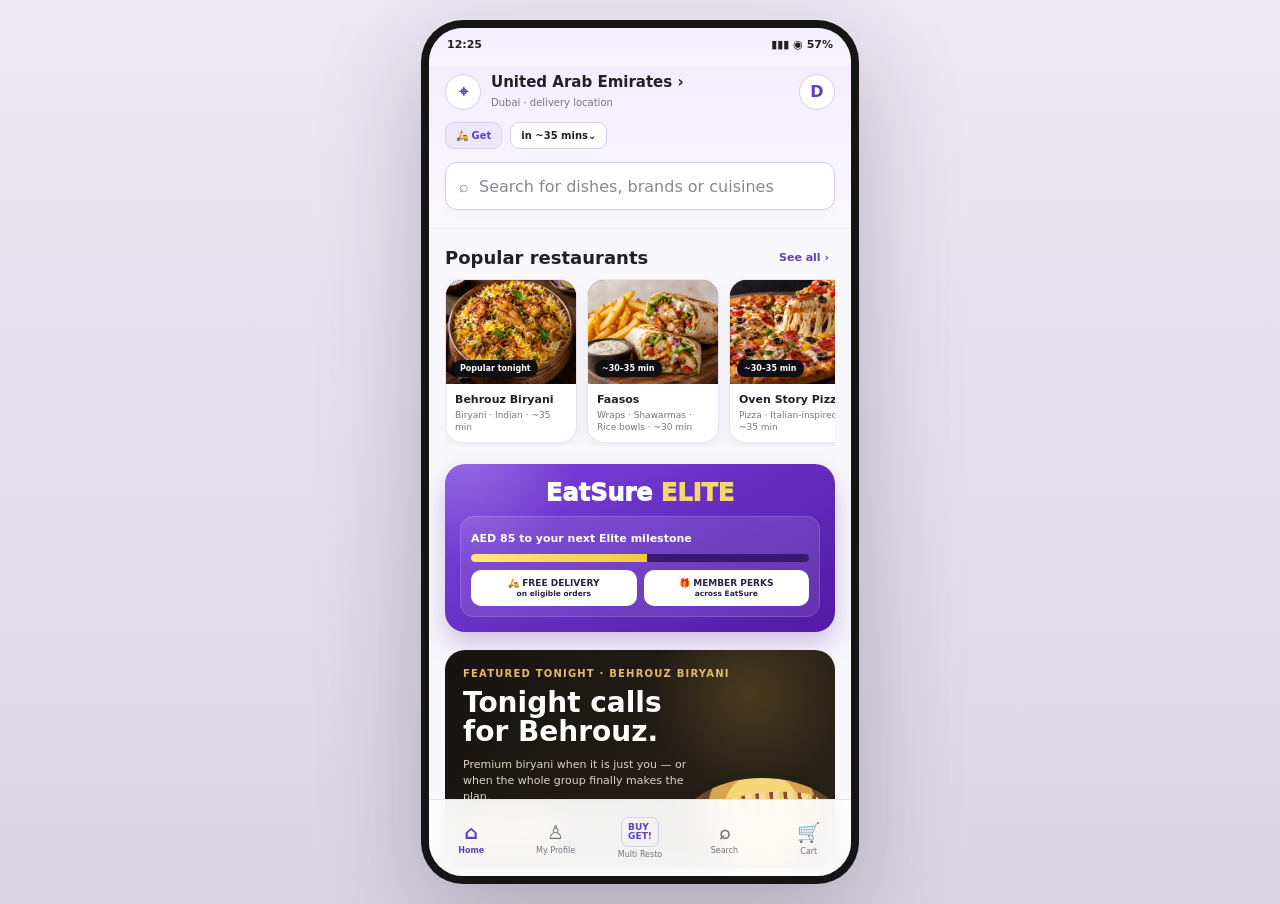
==== index.html @ 8aa02964 "Add files via upload" ====
<!DOCTYPE html>
<html lang="en">
<head>
<meta charset="UTF-8"/>
<meta name="viewport" content="width=device-width,initial-scale=1"/>
<title>EatSure UAE × Behrouz — Ecosystem Prototype V8</title>
<style>
:root{--purple:#6040bd;--purple2:#8a64e8;--lav:#f4efff;--red:#ef4538;--ink:#202127;--muted:#777581;--line:#e8e4ef;--bg:#f8f7fb;--white:#fff;--green:#12865c}
*{box-sizing:border-box}body{margin:0;background:linear-gradient(180deg,#ede9f3,#dad5e2);font-family:Inter,ui-sans-serif,system-ui,-apple-system,"Segoe UI",Roboto,Arial;color:var(--ink)}button,input{font:inherit}.stage{min-height:100vh;display:grid;place-items:center;padding:20px}.phone{width:min(438px,100%);height:min(920px,96vh);background:#151515;border-radius:42px;padding:8px;box-shadow:0 34px 100px rgba(38,28,57,.25)}.app{height:100%;background:var(--bg);border-radius:34px;overflow:hidden;position:relative}.screen{position:absolute;inset:0;display:none;overflow:auto;padding-bottom:92px}.screen.active{display:block}.status{height:38px;padding:10px 18px 0;display:flex;justify-content:space-between;align-items:flex-start;font-size:11px;font-weight:850;background:linear-gradient(180deg,#f4edff,#f7f4fb)}
.top{padding:0 16px 18px;background:linear-gradient(180deg,#f4edff 0%,#faf8ff 95%);border-bottom:1px solid #eee8f6}.location{display:flex;gap:10px;align-items:center;padding:7px 0 12px}.pin,.avatar{width:36px;height:36px;border-radius:50%;background:#fff;border:1px solid #d8cdf3;display:grid;place-items:center;color:var(--purple);font-weight:900}.loc{min-width:0}.loc b{display:block;max-width:250px;white-space:nowrap;overflow:hidden;text-overflow:ellipsis;font-size:15px}.loc span{font-size:10px;color:var(--muted)}.avatar{margin-left:auto}.delivery{display:flex;gap:8px;margin-bottom:13px}.chip{border:1px solid #d8cdf1;background:#fff;border-radius:9px;padding:7px 10px;font-size:10px;font-weight:800}.chip.p{background:#ede7fb;color:var(--purple)}.searchbar{height:48px;border-radius:12px;border:1px solid #d2cddd;background:#fff;display:flex;align-items:center;gap:10px;padding:0 13px;color:#8a8791;box-shadow:0 3px 9px rgba(43,28,69,.04);cursor:pointer}.content{padding:0 16px 25px}.section{margin-top:18px}.sectionHead{display:flex;align-items:center;justify-content:space-between;margin-bottom:9px}.sectionHead h2{font-size:18px;margin:0}.link{border:0;background:none;color:var(--purple);font-size:11px;font-weight:850;cursor:pointer}.muted{color:var(--muted);font-size:10px;line-height:1.45}.hscroll{display:flex;gap:10px;overflow:auto;scrollbar-width:none;padding:2px 0 3px}.hscroll::-webkit-scrollbar{display:none}.resto{min-width:132px;background:#fff;border:1px solid var(--line);border-radius:17px;overflow:hidden;box-shadow:0 6px 16px rgba(38,28,59,.05);cursor:pointer}.restoVisual{height:104px;display:grid;place-items:center;position:relative;overflow:hidden}.restoVisual:before{content:"";position:absolute;width:130px;height:130px;border-radius:50%;background:#ffffff22;top:-60px;right:-45px}.foodIcon{font-size:58px;filter:drop-shadow(0 7px 8px #0003);z-index:1}.restoBadge{position:absolute;left:7px;bottom:7px;padding:4px 7px;border-radius:8px;background:#101014;color:#fff;font-size:8px;font-weight:800;z-index:2}.restoCopy{padding:9px}.restoCopy h3{font-size:11px;margin:0 0 3px}.restoCopy p{font-size:9px;line-height:1.35;color:var(--muted);margin:0}.brandLogo{font-weight:1000;letter-spacing:-.4px}.elite{background:linear-gradient(150deg,#7b43df,#501aa4);color:#fff;border-radius:20px;padding:15px;box-shadow:0 13px 26px #5526a53d;overflow:hidden;position:relative}.elite:before{content:"";position:absolute;width:230px;height:230px;border-radius:50%;background:radial-gradient(circle,#fff3,transparent 65%);left:-90px;top:-120px}.eliteTitle{font-size:24px;font-weight:1000;text-align:center}.eliteTitle span{color:#f5d66f}.eliteBox{position:relative;margin-top:9px;background:#ffffff1a;border:1px solid #ffffff26;border-radius:14px;padding:10px}.progress{height:8px;background:#381b71;border-radius:99px;overflow:hidden;margin:8px 0}.progress span{display:block;width:52%;height:100%;background:linear-gradient(90deg,#ffe77e,#f3c842)}.eliteBenefits{display:grid;grid-template-columns:1fr 1fr;gap:7px}.eliteBenefits div{background:#fff;color:#2b2440;border-radius:10px;padding:8px;text-align:center;font-size:9px;font-weight:850}.behFeature{border-radius:20px;padding:18px;background:radial-gradient(circle at 78% 20%,#4b3a20 0,transparent 28%),linear-gradient(120deg,#161410,#2c2419);color:#fff;position:relative;overflow:hidden;min-height:210px}.behFeature .kicker{color:#e1bb6a;font-size:10px;font-weight:900;letter-spacing:1.2px}.behFeature h2{font-size:28px;line-height:1.02;margin:10px 0 7px;max-width:250px}.behFeature p{font-size:11px;color:#ddd5c7;max-width:240px;line-height:1.45}.behBowl{position:absolute;right:-12px;bottom:-20px;width:170px;height:110px;border-radius:50% 50% 44% 44%;background:radial-gradient(circle at 50% 30%,#f7d67a 0 33%,#d8a34f 34% 47%,#6a452c 48% 60%,#2a1d15 61%);box-shadow:0 12px 25px #0008}.behBowl:before{content:"";position:absolute;width:115px;height:28px;border-radius:50%;background:repeating-linear-gradient(88deg,#f4da96 0 6px,#f0c971 7px 10px,#8c4930 11px 14px);left:28px;top:15px;transform:rotate(-6deg)}.btnrow{display:flex;gap:7px;margin-top:12px;position:relative;z-index:2}.btn{border:0;border-radius:11px;padding:10px 12px;font-size:10px;font-weight:900;cursor:pointer}.btn.gold{background:#d5ad5e;color:#15120d}.btn.ghost{background:#ffffff12;border:1px solid #ffffff2b;color:#fff}.missionGrid{display:grid;grid-template-columns:1fr 1fr;gap:9px}.mission{background:#fff;border:1px solid var(--line);border-radius:15px;padding:12px;cursor:pointer}.mission b{display:block;font-size:11px;margin:4px 0}.mission span{font-size:9px;color:var(--muted)}.mission .mi{font-size:20px}.multiCard{background:#fff;border:1px solid var(--line);border-radius:17px;padding:13px}.multiLine{display:flex;align-items:center;gap:8px}.miniLogo{width:37px;height:37px;border-radius:10px;display:grid;place-items:center;color:#fff;font-size:9px;font-weight:1000}.multiLine .txt{flex:1}.multiLine h3{font-size:11px;margin:0}.multiLine p{font-size:9px;color:var(--muted);margin:2px 0 0}.arrow{color:var(--purple);font-weight:1000}.ecosystem{display:grid;grid-template-columns:repeat(4,1fr);gap:8px}.brandBubble{background:#fff;border:1px solid var(--line);border-radius:14px;padding:8px 5px;text-align:center;cursor:pointer}.brandBubble .ico{height:48px;border-radius:11px;display:grid;place-items:center;font-size:28px;margin-bottom:5px}.brandBubble span{display:block;font-size:8px;font-weight:850;line-height:1.15}.bottom{position:absolute;bottom:0;left:0;right:0;height:77px;background:#ffffffef;border-top:1px solid #e8e3ee;display:grid;grid-template-columns:repeat(5,1fr);backdrop-filter:blur(12px);z-index:50}.nav{display:flex;flex-direction:column;align-items:center;justify-content:center;gap:3px;font-size:8px;color:#77727e;cursor:pointer}.nav b{font-size:19px}.nav.active{color:var(--purple);font-weight:900}.nav.multiNav b{font-size:9px;line-height:1.0;padding:5px 6px;border:1px solid #d8cff0;border-radius:7px;color:var(--purple)}
/* shared screens */
.pageHead{position:sticky;top:0;z-index:20;background:#faf9fded;backdrop-filter:blur(10px);border-bottom:1px solid var(--line);padding:10px 14px;display:flex;align-items:center;gap:10px}.back{width:32px;height:32px;border:0;border-radius:10px;background:#fff;border:1px solid var(--line);font-weight:900;cursor:pointer}.pageHead h1{font-size:16px;margin:0}.pageHead small{font-size:9px;color:var(--muted);display:block}.listGrid{padding:14px;display:grid;grid-template-columns:1fr 1fr;gap:10px}.bigBrand{background:#fff;border:1px solid var(--line);border-radius:18px;overflow:hidden;cursor:pointer}.bigBrand .art{height:125px;display:grid;place-items:center;font-size:67px;position:relative;overflow:hidden}.bigBrand .art:after{content:"";position:absolute;inset:auto -30px -50px auto;width:120px;height:120px;border:22px solid #fff2;border-radius:50%}.bigBrand .body{padding:10px}.bigBrand .body h3{font-size:12px;margin:0}.bigBrand .body p{font-size:9px;color:var(--muted);margin:4px 0 0;line-height:1.35}
/* brand page */
.brandHero{padding:20px 16px 18px;color:#fff;min-height:270px;position:relative;overflow:hidden}.brandHero .brandBack{width:32px;height:32px;border:1px solid #ffffff35;background:#ffffff18;color:#fff;border-radius:10px;font-weight:900;cursor:pointer}.brandHero .logo{font-size:28px;font-weight:1000;margin-top:26px;letter-spacing:-.8px;position:relative;z-index:2}.brandHero .tagline{font-size:13px;font-weight:750;margin-top:6px;max-width:260px;line-height:1.35;position:relative;z-index:2}.brandHero .meta{font-size:9px;margin-top:10px;color:#ffffffc9;position:relative;z-index:2}.heroDish{position:absolute;right:-34px;bottom:-20px;width:210px;height:150px;border-radius:50%;display:grid;place-items:center;font-size:100px;transform:rotate(-8deg);background:#ffffff15;box-shadow:inset 0 0 0 1px #ffffff1f;filter:drop-shadow(0 16px 20px #0005)}.brandBody{padding:14px 16px 26px}.offer{border-radius:14px;padding:12px;margin-bottom:14px;font-size:10px;font-weight:850}.brandTabs{display:flex;gap:7px;overflow:auto;scrollbar-width:none;margin:0 0 13px}.brandTabs::-webkit-scrollbar{display:none}.brandTabs button{white-space:nowrap;border:1px solid var(--line);background:#fff;border-radius:999px;padding:8px 11px;font-size:9px;font-weight:800}.brandTabs button.active{background:#222;color:#fff}.product{display:grid;grid-template-columns:112px 1fr;gap:12px;background:#fff;border:1px solid var(--line);border-radius:18px;padding:10px;margin-bottom:12px;align-items:center}.productVisual{height:102px;border-radius:14px;display:grid;place-items:center;font-size:50px;overflow:hidden;position:relative;background:#ddd}.productVisual:after{content:"";position:absolute;width:70px;height:70px;border-radius:50%;border:12px solid #ffffff21;right:-20px;top:-20px}.product h3{font-size:11px;margin:0 0 4px}.product p{font-size:9px;color:var(--muted);line-height:1.35;margin:0 0 7px}.productBottom{display:flex;align-items:center;justify-content:space-between}.price{font-size:11px;font-weight:950}.add{border:1px solid #cabde9;color:var(--purple);background:#fff;border-radius:9px;padding:7px 10px;font-size:9px;font-weight:900;cursor:pointer}.add.added{background:var(--purple);color:#fff}.behChoice{display:grid;grid-template-columns:1fr 1fr;gap:8px;margin:0 0 10px}.behChoice button{background:#fff;border:1px solid #e3d8c2;border-radius:13px;padding:11px;text-align:left;cursor:pointer;transition:.18s ease}.behChoice button:hover{transform:translateY(-1px);box-shadow:0 6px 16px rgba(44,31,12,.07)}.behChoice button.active{background:#1d1913;border-color:#1d1913;color:#fff}.behChoice button.active span{color:#d9ceb8}.behChoice b{display:block;font-size:10px}.behChoice span{display:block;margin-top:3px;font-size:8px;color:var(--muted)}.behPrompt{display:flex;align-items:center;gap:9px;background:#f7f0e4;border:1px solid #eadcc1;border-radius:13px;padding:10px 11px;margin:0 0 13px}.behPrompt .bpIcon{width:29px;height:29px;border-radius:9px;background:#1d1913;color:#d8b366;display:grid;place-items:center;font-size:14px}.behPrompt .bpCopy{flex:1}.behPrompt b{display:block;font-size:10px;color:#3a2e1c}.behPrompt span{display:block;font-size:8px;line-height:1.35;color:#746952;margin-top:2px}.menuLabel{display:flex;justify-content:space-between;align-items:center;margin:2px 0 9px}.menuLabel h3{font-size:13px;margin:0}.menuLabel span{font-size:8px;color:var(--muted)}.noProducts{background:#fff;border:1px dashed #ded7e6;border-radius:14px;padding:18px;text-align:center;color:var(--muted);font-size:10px}.brandTabs button{cursor:pointer;transition:.15s ease}.brandTabs button.active{background:#222;color:#fff;border-color:#222}

img.food-photo{width:100%;height:100%;object-fit:cover;display:block}
.restoVisual .food-photo,.bigBrand .art .food-photo,.heroDish .food-photo,.productVisual .food-photo,.ci .food-photo,.si .food-photo{position:absolute;inset:0}
.heroDish .food-photo{border-radius:inherit}
.productVisual,.restoVisual,.bigBrand .art,.heroDish,.ci,.si{background-size:cover;background-position:center}
.productVisual{box-shadow:inset 0 0 0 1px rgba(255,255,255,.06)}
.productVisual::before{content:'';position:absolute;inset:0;background:linear-gradient(180deg,transparent 60%,rgba(0,0,0,.05));pointer-events:none}
.restoVisual::after{content:'';position:absolute;inset:0;background:linear-gradient(180deg,transparent 50%,rgba(0,0,0,.14));pointer-events:none}

/* search */
.searchPage{padding:12px 14px}.searchInput{width:100%;height:48px;border:1px solid #d3ccdd;border-radius:13px;padding:0 14px;outline:0;font-size:13px}.results{margin-top:13px}.searchResult{display:flex;gap:10px;background:#fff;border:1px solid var(--line);padding:9px;border-radius:14px;margin-bottom:8px;align-items:center;cursor:pointer}.searchResult .si{width:52px;height:52px;border-radius:12px;display:grid;place-items:center;font-size:28px}.searchResult h3{font-size:11px;margin:0}.searchResult p{font-size:9px;color:var(--muted);margin:3px 0 0}.searchResult .arr{margin-left:auto;color:var(--purple);font-weight:900}
/* profile */
.profileHero{padding:26px 16px;background:linear-gradient(145deg,#6f45cb,#4a219a);color:#fff}.profileUser{display:flex;align-items:center;gap:12px}.profilePic{width:60px;height:60px;border-radius:50%;background:#fff;color:var(--purple);display:grid;place-items:center;font-size:22px;font-weight:1000}.profileUser h2{margin:0;font-size:18px}.profileUser p{margin:4px 0 0;font-size:10px;color:#ffffffc9}.profileCards{padding:14px}.profileCard{background:#fff;border:1px solid var(--line);border-radius:15px;margin-bottom:10px;padding:13px}.profileCard h3{font-size:11px;margin:0 0 8px}.setting{display:flex;align-items:center;padding:8px 0;border-top:1px solid #f0edf4;font-size:10px}.setting:first-of-type{border-top:0}.setting span:last-child{margin-left:auto;color:var(--purple);font-weight:850}
/* multi */
.multiHero{padding:20px 16px;background:linear-gradient(145deg,#f1eaff,#fff)}.multiHero h2{margin:0 0 5px;font-size:21px}.multiHero p{font-size:10px;color:var(--muted);line-height:1.45}.multiBrandStrip{display:grid;grid-template-columns:repeat(4,1fr);gap:7px;margin-top:12px}.multiBrandStrip button{border:1px solid var(--line);background:#fff;border-radius:12px;padding:8px 4px;font-size:8px;font-weight:850;cursor:pointer}.comboCart{padding:14px}.comboHint{background:#eee7fb;color:#4f3295;border-radius:13px;padding:10px;font-size:9px;line-height:1.4;margin-bottom:10px}.cartItem{display:flex;align-items:center;gap:10px;background:#fff;border:1px solid var(--line);border-radius:14px;padding:10px;margin-bottom:8px}.cartItem .ci{width:48px;height:48px;border-radius:11px;display:grid;place-items:center;font-size:27px}.cartItem .ct{flex:1}.cartItem h3{font-size:10px;margin:0}.cartItem p{font-size:8px;color:var(--muted);margin:2px 0}.qty{display:flex;align-items:center;gap:6px;font-size:9px;font-weight:900}.qty button{width:24px;height:24px;border-radius:7px;border:1px solid var(--line);background:#fff}.checkout{position:sticky;bottom:0;background:#fff;border-top:1px solid var(--line);padding:12px 14px}.checkout button{width:100%;border:0;background:var(--purple);color:#fff;border-radius:12px;padding:13px;font-weight:900;font-size:11px}.empty{padding:60px 30px;text-align:center;color:var(--muted)}.empty .big{font-size:54px}.empty h3{color:var(--ink);font-size:16px;margin:8px 0}.tinyNote{font-size:8px;color:#aaa5b1;text-align:center;margin-top:12px;line-height:1.4}

button{touch-action:manipulation}.brandTabs button,.behChoice button,.nav,.resto,.bigBrand,.brandBubble{position:relative;z-index:3}.food-photo{pointer-events:none}
</style>
</head>
<body>
<div class="stage"><div class="phone"><div class="app">
<section id="home" class="screen active">
  <div class="status"><span>12:25</span><span>▮▮▮ ◉ 57%</span></div>
  <div class="top">
    <div class="location"><div class="pin">⌖</div><div class="loc"><b>United Arab Emirates ›</b><span>Dubai · delivery location</span></div><div class="avatar" onclick="showScreen('profile')">D</div></div>
    <div class="delivery"><div class="chip p">🛵 Get</div><div class="chip">in ~35 mins⌄</div></div>
    <div class="searchbar" onclick="showScreen('search')">⌕ <span>Search for dishes, brands or cuisines</span></div>
  </div>
  <div class="content">
    <div class="section"><div class="sectionHead"><h2>Popular restaurants</h2><button class="link" onclick="showScreen('restaurants')">See all ›</button></div><div id="popular" class="hscroll"></div></div>
    <div class="section"><div class="elite"><div class="eliteTitle">EatSure <span>ELITE</span></div><div class="eliteBox"><b style="font-size:11px">AED 85 to your next Elite milestone</b><div class="progress"><span></span></div><div class="eliteBenefits"><div>🛵 FREE DELIVERY<br><small>on eligible orders</small></div><div>🎁 MEMBER PERKS<br><small>across EatSure</small></div></div></div></div></div>
    <div class="section"><div class="behFeature"><div class="kicker">FEATURED TONIGHT · BEHROUZ BIRYANI</div><h2>Tonight calls for Behrouz.</h2><p>Premium biryani when it is just you — or when the whole group finally makes the plan.</p><div class="btnrow"><button class="btn gold" onclick="openBrand('behrouz','solo')">Order for me</button><button class="btn ghost" onclick="openBrand('behrouz','group')">Build a feast</button></div><div class="behBowl"></div></div></div>
    <div class="section"><div class="sectionHead"><h2>What’s the plan?</h2><span class="muted">EatSure finds the right brand</span></div><div class="missionGrid"><div class="mission" onclick="openBrand('behrouz','solo')"><div class="mi">🍽️</div><b>Dinner for one</b><span>Fast, simple, premium</span></div><div class="mission" onclick="openBrand('behrouz','group')"><div class="mi">🏠</div><b>Friends coming over</b><span>Build a Behrouz table</span></div><div class="mission" onclick="openBrand('faasos')"><div class="mi">⚡</div><b>Quick bite</b><span>Wraps on the go</span></div><div class="mission" onclick="openBrand('sweettruth')"><div class="mi">🎂</div><b>Something sweet</b><span>Dessert for the moment</span></div></div></div>
    <div class="section"><div class="sectionHead"><h2>Multi Resto</h2><button class="link" onclick="showScreen('multi')">Explore ›</button></div><div class="multiCard" onclick="showScreen('multi')"><div class="multiLine"><div class="miniLogo" style="background:#1f1b15">B</div><div class="miniLogo" style="background:#d84c35">F</div><div class="miniLogo" style="background:#7d3a88">ST</div><div class="miniLogo" style="background:#0c625c">MO</div><div class="txt"><h3>Build one order across brands</h3><p>Behrouz main + dessert + sides + different cravings</p></div><div class="arrow">›</div></div></div></div>
    <div class="section"><div class="sectionHead"><h2>Across EatSure</h2><span class="muted">One ecosystem</span></div><div id="ecosystem" class="ecosystem"></div></div>
    <div class="tinyNote">Concept prototype · illustrative AED pricing and menu architecture for strategy demonstration.</div>
  </div>
</section>

<section id="restaurants" class="screen"><div class="pageHead"><button class="back" onclick="showScreen('home')">‹</button><div><h1>Restaurants on EatSure</h1><small>Explore the Rebel Foods ecosystem</small></div></div><div id="restaurantGrid" class="listGrid"></div></section>

<section id="brand" class="screen"><div id="brandHero" class="brandHero"><button class="brandBack" onclick="goBackFromBrand()">‹</button><div class="logo" id="brandLogo"></div><div class="tagline" id="brandTagline"></div><div class="meta" id="brandMeta"></div><div class="heroDish" id="heroDish"></div></div><div class="brandBody"><div id="behrouzChoices"></div><div id="brandOffer" class="offer"></div><div class="brandTabs" id="brandTabs"></div><div class="menuLabel"><h3 id="menuTitle">Menu</h3><span id="menuCount"></span></div><div id="productList"></div><div class="tinyNote">Menu cards now use food photography matched to the selected brand. AED pricing remains illustrative for the prototype.</div></div></section>

<section id="profile" class="screen"><div class="status"><span>12:25</span><span>▮▮▮ ◉ 57%</span></div><div class="profileHero"><div class="profileUser"><div class="profilePic">D</div><div><h2>Deepanshu</h2><p>EatSure UAE member · Dubai</p></div></div></div><div class="profileCards"><div class="profileCard"><h3>EatSure Elite</h3><div class="progress"><span></span></div><div class="muted">AED 85 to the next milestone</div></div><div class="profileCard"><h3>Your account</h3><div class="setting"><span>📍 Saved addresses</span><span>›</span></div><div class="setting"><span>♡ Favourite brands</span><span>›</span></div><div class="setting"><span>🧾 Previous orders</span><span>›</span></div><div class="setting"><span>🌐 Language: English</span><span>›</span></div><div class="setting"><span>⚙ Preferences</span><span>›</span></div></div></div></section>

<section id="multi" class="screen"><div class="pageHead"><button class="back" onclick="showScreen('home')">‹</button><div><h1>Multi Resto</h1><small>Different cravings. One EatSure cart.</small></div></div><div class="multiHero"><h2>Build the whole table.</h2><p>Start with a main brand, then mix desserts, sides, wraps, pizza or Chinese without leaving EatSure.</p><div id="multiBrands" class="multiBrandStrip"></div></div><div class="comboCart"><div class="comboHint">Try the Behrouz route: biryani as the hero, Sweet Truth for dessert, Mandarin Oak for a starter, or Faasos when one guest wants something different.</div><div id="multiSuggestions"></div></div></section>

<section id="search" class="screen"><div class="pageHead"><button class="back" onclick="showScreen('home')">‹</button><div><h1>Search</h1><small>Dishes, restaurants and cuisines</small></div></div><div class="searchPage"><input id="searchInput" class="searchInput" placeholder="Search biryani, wraps, pizza, dessert..." oninput="renderSearch()" autofocus/><div id="searchResults" class="results"></div></div></section>

<section id="cart" class="screen"><div class="pageHead"><button class="back" onclick="showScreen('home')">‹</button><div><h1>Your EatSure cart</h1><small id="cartSubtitle">One cart across restaurants</small></div></div><div id="cartBody" class="comboCart"></div><div id="checkout" class="checkout"><button onclick="placeOrder()">Place order</button></div></section>

<section id="tracking" class="screen"><div class="pageHead"><button class="back" onclick="showScreen('home')">‹</button><div><h1>Order confirmed</h1><small>EatSure UAE</small></div></div><div class="content"><div class="section"><div class="behFeature" style="min-height:165px"><div class="kicker">ORDER STATUS</div><h2 style="font-size:24px">Your table is on the way.</h2><p>Preparing → quality checked → sealed → dispatched.</p></div></div><div class="section"><div class="multiCard"><div class="multiLine"><div style="font-size:30px;font-weight:1000;color:var(--purple)">34</div><div class="txt"><h3>minutes</h3><p>Estimated arrival</p></div><div class="arrow">ON TIME</div></div></div></div><button class="btn" style="width:100%;background:var(--purple);color:#fff;margin-top:15px" onclick="showScreen('home')">Back to EatSure home</button></div></section>

<div class="bottom" id="bottomNav"><div class="nav active" data-target="home" onclick="showScreen('home')"><b>⌂</b>Home</div><div class="nav" data-target="profile" onclick="showScreen('profile')"><b>♙</b>My Profile</div><div class="nav multiNav" data-target="multi" onclick="showScreen('multi')"><b>BUY<br>GET!</b>Multi Resto</div><div class="nav" data-target="search" onclick="showScreen('search')"><b>⌕</b>Search</div><div class="nav" data-target="cart" onclick="showScreen('cart')"><b>🛒</b><span id="cartNav">Cart</span></div></div>
</div></div></div>
<script>

const img={
  beh_chicken:'eatsure_asset_01_ede3a73eeb.png',
  beh_lamb:'eatsure_asset_02_c8d61f9c37.png',
  beh_feast:'eatsure_asset_03_14f7a96bb5.png',
  faasos_wrap:'eatsure_asset_04_f1681cecaa.png',
  oven_pizza:'eatsure_asset_05_2eb52a70f7.png',
  mandarin_noodles:'eatsure_asset_06_8e320359fe.png',
  sweettruth_cake:'eatsure_asset_07_0756b8e88a.png',
  goodbowl_bowl:'eatsure_asset_08_aa2f2ab53c.png',
  lunchbox_thali:'eatsure_asset_09_7ffcc15dd0.png',
  firangi_lasagna:'eatsure_asset_10_c59e863320.png'
};

const brands={
  behrouz:{
    name:'Behrouz Biryani',short:'Behrouz',icon:'🍛',g:'linear-gradient(145deg,#12110f,#4a3822)',accent:'#d2aa5c',cardImg:img.beh_chicken,heroImg:img.beh_feast,
    tag:'Premium biryani for one plate, two people or the whole table.',meta:'Biryani · Indian · ~35 min',
    offer:'Start with your occasion. Then pick the right biryani, combo or feast without digging through the full menu.',
    tabs:['For you','Biryanis','Combos','Feasts','Sides'],
    products:[
      {n:'Chicken Biryani',d:'Long-grain basmati, tender chicken and crispy fried onions.',p:'AED 42',i:'🍛',img:img.beh_chicken,cats:['For you','Biryanis'],modes:['solo','two']},
      {n:'Lamb Biryani',d:'Slow-cooked lamb layered with aromatic basmati rice.',p:'AED 52',i:'🥘',img:img.beh_lamb,cats:['For you','Biryanis'],modes:['solo','two']},
      {n:'Vegetarian Biryani',d:'Aromatic rice with vegetables and warm whole spices.',p:'AED 34',i:'🍲',img:img.beh_feast,cats:['Biryanis'],modes:['solo','two']},
      {n:'Chicken Biryani Meal',d:'Chicken biryani with raita and a drink.',p:'AED 49',i:'🥤',img:img.beh_chicken,cats:['For you','Combos'],modes:['solo']},
      {n:'Dinner for Two',d:'Two biryanis with raita and two drinks.',p:'AED 88',i:'🍽️',img:img.beh_feast,cats:['For you','Combos'],modes:['two']},
      {n:'Mixed Biryani Duo',d:'One chicken and one lamb biryani with two sides.',p:'AED 94',i:'🥘',img:img.beh_feast,cats:['Combos'],modes:['two']},
      {n:'Behrouz Feast for 4',d:'Group-ready biryani with raita, salad and serving spoons.',p:'AED 139',i:'🏠',img:img.beh_feast,cats:['For you','Feasts'],modes:['group']},
      {n:'Behrouz Feast for 6',d:'Larger table format with biryani, sides and easy serving.',p:'AED 189',i:'🍲',img:img.beh_feast,cats:['For you','Feasts'],modes:['group','host']},
      {n:'Celebration Feast for 8',d:'A fuller hosting spread with biryani, sides and dessert.',p:'AED 249',i:'✨',img:img.beh_feast,cats:['For you','Feasts'],modes:['host']},
      {n:'Raita & Salad',d:'Cooling raita with a fresh side salad.',p:'AED 10',i:'🥗',img:img.beh_feast,cats:['Sides'],modes:['solo','two','group','host']},
      {n:'Kebab Starter',d:'Warm starter to open the meal before the biryani.',p:'AED 24',i:'🍢',img:img.beh_feast,cats:['Sides'],modes:['two','group','host']}
    ]
  },
  faasos:{name:'Faasos',short:'Faasos',icon:'🌯',g:'linear-gradient(145deg,#8c2554,#f06f34)',accent:'#f17736',cardImg:img.faasos_wrap,heroImg:img.faasos_wrap,tag:'Wraps and quick meals built for a fast lunch or a late-night bite.',meta:'Wraps · Shawarmas · Rice bowls · ~30 min',offer:'Pick a wrap for the commute, a shawarma for a quick bite, or a bowl when you want something fuller.',tabs:['Best sellers','Classic Wraps','Shawarmas','Bowls'],products:[
    {n:'Chicken Tikka Wrap',d:'Smoky chicken, fresh crunch and signature sauce.',p:'AED 24',i:'🌯',img:img.faasos_wrap,cats:['Best sellers','Classic Wraps']},
    {n:'Cheese Melt Paneer Wrap',d:'Paneer, melted cheese and bold masala.',p:'AED 22',i:'🌯',img:img.faasos_wrap,cats:['Classic Wraps']},
    {n:'Smoky Chicken Shawarma',d:'Juicy chicken, creamy garlic sauce and pickles.',p:'AED 23',i:'🥙',img:img.faasos_wrap,cats:['Best sellers','Shawarmas']},
    {n:'Signature Rice Bowl',d:'A hearty bowl for when a wrap is not enough.',p:'AED 27',i:'🍚',img:img.faasos_wrap,cats:['Bowls']}
  ]},
  ovenstory:{name:'Oven Story Pizza',short:'Oven Story',icon:'🍕',g:'linear-gradient(145deg,#4d2c23,#df9d2f)',accent:'#e0a133',cardImg:img.oven_pizza,heroImg:img.oven_pizza,tag:'Bold pizzas for nights that call for cheese and shareable sides.',meta:'Pizza · Italian-inspired · ~35 min',offer:'Choose your pizza first, then add an easy side for the table.',tabs:['Recommended','Veg Pizzas','Chicken Pizzas','Sides'],products:[
    {n:'Peri Peri Chicken Pizza',d:'Spicy chicken, peppers and a rich cheese base.',p:'AED 38',i:'🍕',img:img.oven_pizza,cats:['Recommended','Chicken Pizzas']},
    {n:'Farmhouse Cheese Pizza',d:'Vegetables, herbs and generous cheese.',p:'AED 34',i:'🍕',img:img.oven_pizza,cats:['Recommended','Veg Pizzas']},
    {n:'Tandoori Paneer Pizza',d:'Indian-spiced paneer with onions and capsicum.',p:'AED 36',i:'🍕',img:img.oven_pizza,cats:['Veg Pizzas']},
    {n:'Garlic Bread',d:'Toasted, buttery and built for sharing.',p:'AED 15',i:'🥖',img:img.oven_pizza,cats:['Sides']}
  ]},
  mandarin:{name:'Mandarin Oak',short:'Mandarin Oak',icon:'🍜',g:'linear-gradient(145deg,#063f3c,#da7437)',accent:'#e27a39',cardImg:img.mandarin_noodles,heroImg:img.mandarin_noodles,tag:'Wok-tossed Chinese built for comfort, speed and sharing.',meta:'Chinese · Noodles · Wok meals · ~35 min',offer:'Go straight to noodles, rice or a starter — whatever the craving is.',tabs:['Recommended','Noodles','Rice','Starters'],products:[
    {n:'Chilli Garlic Noodles',d:'Wok-tossed noodles with garlic, chilli and vegetables.',p:'AED 27',i:'🍜',img:img.mandarin_noodles,cats:['Recommended','Noodles']},
    {n:'Kung Pao Chicken Rice',d:'Sweet-spicy chicken with steamed rice.',p:'AED 32',i:'🍚',img:img.mandarin_noodles,cats:['Recommended','Rice']},
    {n:'Crispy Chilli Chicken',d:'Crunchy starter with peppers and sauce.',p:'AED 29',i:'🥢',img:img.mandarin_noodles,cats:['Starters']},
    {n:'Veg Manchurian Bowl',d:'Comforting Chinese-style bowl meal.',p:'AED 25',i:'🥣',img:img.mandarin_noodles,cats:['Rice']}
  ]},
  sweettruth:{name:'Sweet Truth',short:'Sweet Truth',icon:'🍰',g:'linear-gradient(145deg,#55255f,#d8759f)',accent:'#d8759f',cardImg:img.sweettruth_cake,heroImg:img.sweettruth_cake,tag:'Dessert for celebrations, cravings and everything in between.',meta:'Desserts · Cakes · Cheesecake · ~30 min',offer:'Pick a full cake for the table or a single serve when the craving is yours alone.',tabs:['Best sellers','Cakes','Cheesecakes','Single serve'],products:[
    {n:'New York Cheesecake',d:'Creamy cheesecake with a buttery base.',p:'AED 24',i:'🍰',img:img.sweettruth_cake,cats:['Best sellers','Cheesecakes','Single serve']},
    {n:'Chocolate Truffle Cake',d:'Rich chocolate layers for celebrations or cravings.',p:'AED 28',i:'🎂',img:img.sweettruth_cake,cats:['Best sellers','Cakes']},
    {n:'Red Velvet Slice',d:'Soft red velvet with cream-cheese frosting.',p:'AED 22',i:'🍰',img:img.sweettruth_cake,cats:['Single serve']},
    {n:'Chocolate Mousse',d:'Silky single-serve chocolate dessert.',p:'AED 18',i:'🍮',img:img.sweettruth_cake,cats:['Single serve']}
  ]},
  goodbowl:{name:'The Good Bowl',short:'Good Bowl',icon:'🥗',g:'linear-gradient(145deg,#0b5c55,#7bc6a7)',accent:'#56aa8a',cardImg:img.goodbowl_bowl,heroImg:img.goodbowl_bowl,tag:'Complete meals packed into one bowl.',meta:'Bowls · Fusion · Desi · ~30 min',offer:'Choose the flavour profile you are in the mood for — desi comfort, protein-forward or global.',tabs:['Recommended','Protein Bowls','Desi Bowls','Fusion'],products:[
    {n:'Chicken Tikka Rice Bowl',d:'Chicken tikka, rice, gravy and fresh toppings.',p:'AED 29',i:'🥗',img:img.goodbowl_bowl,cats:['Recommended','Protein Bowls','Desi Bowls']},
    {n:'Paneer Makhani Bowl',d:'Creamy paneer with rice and crunchy garnish.',p:'AED 27',i:'🥣',img:img.goodbowl_bowl,cats:['Desi Bowls']},
    {n:'Teriyaki Chicken Bowl',d:'Sweet-savoury chicken with vegetables and rice.',p:'AED 31',i:'🍱',img:img.goodbowl_bowl,cats:['Recommended','Protein Bowls','Fusion']},
    {n:'Rajma Rice Bowl',d:'Classic comfort in a convenient bowl.',p:'AED 23',i:'🍚',img:img.goodbowl_bowl,cats:['Desi Bowls']}
  ]},
  lunchbox:{name:'LunchBox',short:'LunchBox',icon:'🍱',g:'linear-gradient(145deg,#8d332d,#e6a53b)',accent:'#e0a03c',cardImg:img.lunchbox_thali,heroImg:img.lunchbox_thali,tag:'Familiar Indian meals designed for a reliable lunch break.',meta:'Indian meals · Thalis · Lunch · ~30 min',offer:'Complete lunch combinations without having to build the meal piece by piece.',tabs:['Lunch favourites','Thalis','Rice meals','Combos'],products:[
    {n:'North Indian Thali',d:'Dal, sabzi, rice, breads and accompaniments.',p:'AED 29',i:'🍱',img:img.lunchbox_thali,cats:['Lunch favourites','Thalis']},
    {n:'Rajma Chawal Meal',d:'Kidney bean curry with steamed rice.',p:'AED 23',i:'🍛',img:img.lunchbox_thali,cats:['Lunch favourites','Rice meals']},
    {n:'Paneer Meal Box',d:'Paneer gravy, rice, roti and side.',p:'AED 28',i:'🥘',img:img.lunchbox_thali,cats:['Combos']},
    {n:'Chicken Home-style Meal',d:'Comfort chicken curry with rice and bread.',p:'AED 31',i:'🍱',img:img.lunchbox_thali,cats:['Combos']}
  ]},
  firangi:{name:'Firangi Bake',short:'Firangi Bake',icon:'🧀',g:'linear-gradient(145deg,#3f1d2b,#c95e54)',accent:'#cf6658',cardImg:img.firangi_lasagna,heroImg:img.firangi_lasagna,tag:'Cheesy bakes and pastas with a desi edge.',meta:'Bakes · Pasta · Lasagne · ~35 min',offer:'Choose your comfort format: lasagne, pasta or an oven-baked favourite.',tabs:['Recommended','Lasagne','Pasta','Bakes'],products:[
    {n:'Chicken Tikka Lasagne',d:'Creamy baked layers with chicken tikka flavour.',p:'AED 34',i:'🧀',img:img.firangi_lasagna,cats:['Recommended','Lasagne','Bakes']},
    {n:'Paneer Tikka Mac & Cheese',d:'Cheesy pasta with smoky paneer.',p:'AED 31',i:'🍝',img:img.firangi_lasagna,cats:['Recommended','Pasta']},
    {n:'Butter Chicken Pasta',d:'Pasta meets rich butter-chicken sauce.',p:'AED 33',i:'🍝',img:img.firangi_lasagna,cats:['Pasta']},
    {n:'Loaded Veg Bake',d:'Cheesy vegetables baked until golden.',p:'AED 28',i:'🥘',img:img.firangi_lasagna,cats:['Bakes']}
  ]}
};

let currentBrand='behrouz', brandSource='home', currentTab='For you', behMode='solo';
let cart=[];
const ids=Object.keys(brands);
const behModes={
  solo:{label:'Just for me',sub:'1 serving',icon:'🍽️',prompt:'Quick pick',detail:'Choose one biryani, then add a side or drink if you want.'},
  two:{label:'For two',sub:'2 servings',icon:'🍽️',prompt:'Easy for two',detail:'Pick two favourites or choose a ready-made combo.'},
  group:{label:'Friends & family',sub:'3–6 people',icon:'🏠',prompt:'Feed the table',detail:'Choose a feast by group size, then add sides only if you need them.'},
  host:{label:'Hosting',sub:'7+ people',icon:'✨',prompt:'Plan the spread',detail:'Larger feast formats with sides and a clearer serving plan.'}
};

function photoBox(url,fallback,alt=''){
  return url ? `<img class="food-photo" src="${url}" alt="${alt}">` : `<div class="foodIcon">${fallback||''}</div>`;
}

function renderBrandCards(){
  const popular=['behrouz','faasos','ovenstory','sweettruth'];
  document.getElementById('popular').innerHTML=popular.map(id=>restoCard(id)).join('');
  document.getElementById('ecosystem').innerHTML=ids.map(id=>`<div class="brandBubble" onclick="openBrand('${id}')"><div class="ico" style="background:${brands[id].g}">${brands[id].icon}</div><span>${brands[id].short}</span></div>`).join('');
  document.getElementById('restaurantGrid').innerHTML=ids.map(id=>{
    const b=brands[id];
    return `<div class="bigBrand" onclick="openBrand('${id}','', 'restaurants')"><div class="art" style="background:${b.g}">${photoBox(b.cardImg,b.icon,b.name)}</div><div class="body"><h3>${b.name}</h3><p>${b.meta}</p></div></div>`
  }).join('');
  document.getElementById('multiBrands').innerHTML=ids.map(id=>`<button onclick="addSuggested('${id}')">${brands[id].icon}<br>${brands[id].short}</button>`).join('');
  renderMultiSuggestions();
}

function restoCard(id){
  const b=brands[id];
  return `<div class="resto" onclick="openBrand('${id}')"><div class="restoVisual" style="background:${b.g}">${photoBox(b.cardImg,b.icon,b.name)}<div class="restoBadge">${id==='behrouz'?'Popular tonight':'~30–35 min'}</div></div><div class="restoCopy"><h3>${b.name}</h3><p>${b.meta}</p></div></div>`
}

function showScreen(id){
  document.querySelectorAll('.screen').forEach(s=>s.classList.remove('active'));
  const target=document.getElementById(id); if(!target)return;
  target.classList.add('active'); target.scrollTop=0;
  document.querySelectorAll('.nav').forEach(n=>n.classList.toggle('active',n.dataset.target===id));
  if(id==='search')setTimeout(()=>document.getElementById('searchInput').focus(),80);
  if(id==='cart')renderCart();
}

function openBrand(id,mode='',source='home'){
  currentBrand=id; brandSource=source||'home';
  if(id==='behrouz') behMode=mode||'solo';
  currentTab=brands[id].tabs[0];
  renderBrand(id);
  showScreen('brand');
  document.querySelectorAll('.nav').forEach(n=>n.classList.remove('active'));
}

function goBackFromBrand(){
  if(brandSource==='restaurants')return showScreen('restaurants');
  if(brandSource==='search')return showScreen('search');
  if(brandSource==='multi')return showScreen('multi');
  showScreen('home');
}

function renderBrand(id){
  const b=brands[id];
  const hero=document.getElementById('brandHero'); hero.style.background=b.g;
  document.getElementById('brandLogo').textContent=b.name;
  document.getElementById('brandTagline').textContent=b.tag;
  document.getElementById('brandMeta').textContent=b.meta;
  document.getElementById('heroDish').innerHTML=photoBox(b.heroImg,b.icon,b.name);
  const off=document.getElementById('brandOffer');
  off.textContent=b.offer; off.style.background=b.accent+'18'; off.style.color='#3d3448';

  const c=document.getElementById('behrouzChoices');
  if(id==='behrouz'){
    c.innerHTML=`<div class="behChoice">${Object.entries(behModes).map(([key,m])=>`<button class="${key===behMode?'active':''}" onclick="setBehMode('${key}')"><b>${m.icon} ${m.label}</b><span>${m.sub}</span></button>`).join('')}</div><div id="behModeNote"></div>`;
    renderBehPrompt();
  } else c.innerHTML='';

  renderTabs();
  renderProducts();
}

function renderTabs(){
  const b=brands[currentBrand];
  const tabs=document.getElementById('brandTabs');
  tabs.innerHTML=b.tabs.map(t=>`<button class="${t===currentTab?'active':''}" onclick="setBrandTab('${escapeJs(t)}')">${t}</button>`).join('');
}
function escapeJs(s){return s.replace(/\\/g,'\\\\').replace(/'/g,"\\'")}
function setBrandTab(tab){currentTab=tab;renderTabs();renderProducts();}
function setBehMode(mode){behMode=mode;currentTab='For you';document.querySelectorAll('.behChoice button').forEach((btn,i)=>btn.classList.toggle('active',Object.keys(behModes)[i]===mode));renderBehPrompt();renderTabs();renderProducts();}
function renderBehPrompt(){const n=document.getElementById('behModeNote'); if(!n)return; const m=behModes[behMode]; n.innerHTML=`<div class="behPrompt"><div class="bpIcon">${m.icon}</div><div class="bpCopy"><b>${m.prompt}</b><span>${m.detail}</span></div></div>`}

function visibleProducts(){
  const b=brands[currentBrand];
  return b.products.map((p,i)=>({...p,_i:i})).filter(p=>{
    const tabOk=p.cats.includes(currentTab);
    if(!tabOk)return false;
    if(currentBrand==='behrouz' && currentTab==='For you') return !p.modes || p.modes.includes(behMode);
    return true;
  });
}

function renderProducts(){
  const b=brands[currentBrand];
  const products=visibleProducts();
  document.getElementById('menuTitle').textContent=currentBrand==='behrouz' && currentTab==='For you' ? behModes[behMode].label : currentTab;
  document.getElementById('menuCount').textContent=`${products.length} ${products.length===1?'item':'items'}`;
  const list=document.getElementById('productList');
  if(!products.length){list.innerHTML=`<div class="noProducts">Nothing in this section yet. Try another tab.</div>`;return;}
  list.innerHTML=products.map(p=>`<div class="product"><div class="productVisual">${photoBox(p.img||b.cardImg,p.i,p.n)}</div><div><h3>${p.n}</h3><p>${p.d}</p><div class="productBottom"><span class="price">${p.p}</span><button class="add" onclick="addToCart('${currentBrand}',${p._i},this)">+ Add</button></div></div></div>`).join('');
}

function addToCart(id,i,btn){
  const p=brands[id].products[i];
  const existing=cart.find(x=>x.id===id&&x.i===i);
  if(existing)existing.qty++; else cart.push({id,i,qty:1});
  if(btn){btn.classList.add('added');btn.textContent='Added ✓';setTimeout(()=>{btn.classList.remove('added');btn.textContent='+ Add'},850)}
  updateCartNav();
}
function addSuggested(id){addToCart(id,0);renderMultiSuggestions()}
function updateCartNav(){const q=cart.reduce((a,b)=>a+b.qty,0);document.getElementById('cartNav').textContent=q?`Cart · ${q}`:'Cart'}

function renderMultiSuggestions(){
  const picks=['behrouz','sweettruth','mandarin','faasos'];
  document.getElementById('multiSuggestions').innerHTML=picks.map(id=>{const b=brands[id],p=b.products[0];return `<div class="cartItem"><div class="ci" style="background:${b.g};overflow:hidden;position:relative">${photoBox(p.img||b.cardImg,p.i,p.n)}</div><div class="ct"><h3>${b.name}</h3><p>${p.n} · ${p.p}</p></div><button class="add" onclick="addToCart('${id}',0,this)">+ Add</button></div>`}).join('');
}

function renderSearch(){
  const q=document.getElementById('searchInput').value.toLowerCase().trim(); let res=[];
  ids.forEach(id=>{const b=brands[id];
    if(!q||b.name.toLowerCase().includes(q)||b.meta.toLowerCase().includes(q)||b.tag.toLowerCase().includes(q))res.push({type:'brand',id,label:b.name,sub:b.meta,icon:b.icon,g:b.g,img:b.cardImg});
    b.products.forEach((p,i)=>{if(q&&(p.n.toLowerCase().includes(q)||p.d.toLowerCase().includes(q)))res.push({type:'product',id,i,label:p.n,sub:`${b.name} · ${p.p}`,icon:p.i,g:b.g,img:p.img||b.cardImg})})
  });
  document.getElementById('searchResults').innerHTML=res.slice(0,16).map(r=>`<div class="searchResult" onclick="openBrand('${r.id}','', 'search')"><div class="si" style="background:${r.g};position:relative;overflow:hidden">${photoBox(r.img,r.icon,r.label)}</div><div><h3>${r.label}</h3><p>${r.sub}</p></div><div class="arr">›</div></div>`).join('')||`<div class="empty"><div class="big">⌕</div><h3>No match yet</h3><p>Try biryani, wraps, pizza, dessert, bowls or Chinese.</p></div>`;
}

function renderCart(){
  const body=document.getElementById('cartBody'), checkout=document.getElementById('checkout');
  if(!cart.length){
    body.innerHTML=`<div class="empty"><div class="big">🛒</div><h3>Your cart is empty</h3><p>Build one order across EatSure brands.</p><button class="btn" style="background:var(--purple);color:#fff;margin-top:8px" onclick="showScreen('home')">Explore restaurants</button></div>`;
    checkout.style.display='none'; document.getElementById('cartSubtitle').textContent='One cart across restaurants'; return;
  }
  checkout.style.display='block';
  body.innerHTML=cart.map((x,idx)=>{const b=brands[x.id],p=b.products[x.i];return `<div class="cartItem"><div class="ci" style="background:${b.g};overflow:hidden;position:relative">${photoBox(p.img||b.cardImg,p.i,p.n)}</div><div class="ct"><h3>${p.n}</h3><p>${b.name} · ${p.p}</p></div><div class="qty"><button onclick="changeQty(${idx},-1)">−</button>${x.qty}<button onclick="changeQty(${idx},1)">+</button></div></div>`}).join('')+`<div class="comboHint">One EatSure basket can combine dishes from different Rebel Foods brands.</div>`;
  document.getElementById('cartSubtitle').textContent=`${cart.reduce((a,b)=>a+b.qty,0)} item(s) · multi-brand eligible`;
}

function changeQty(idx,d){cart[idx].qty+=d;if(cart[idx].qty<=0)cart.splice(idx,1);updateCartNav();renderCart()}
function placeOrder(){if(!cart.length)return;cart=[];updateCartNav();showScreen('tracking')}

renderBrandCards();renderSearch();updateCartNav();

</script>
</body></html>
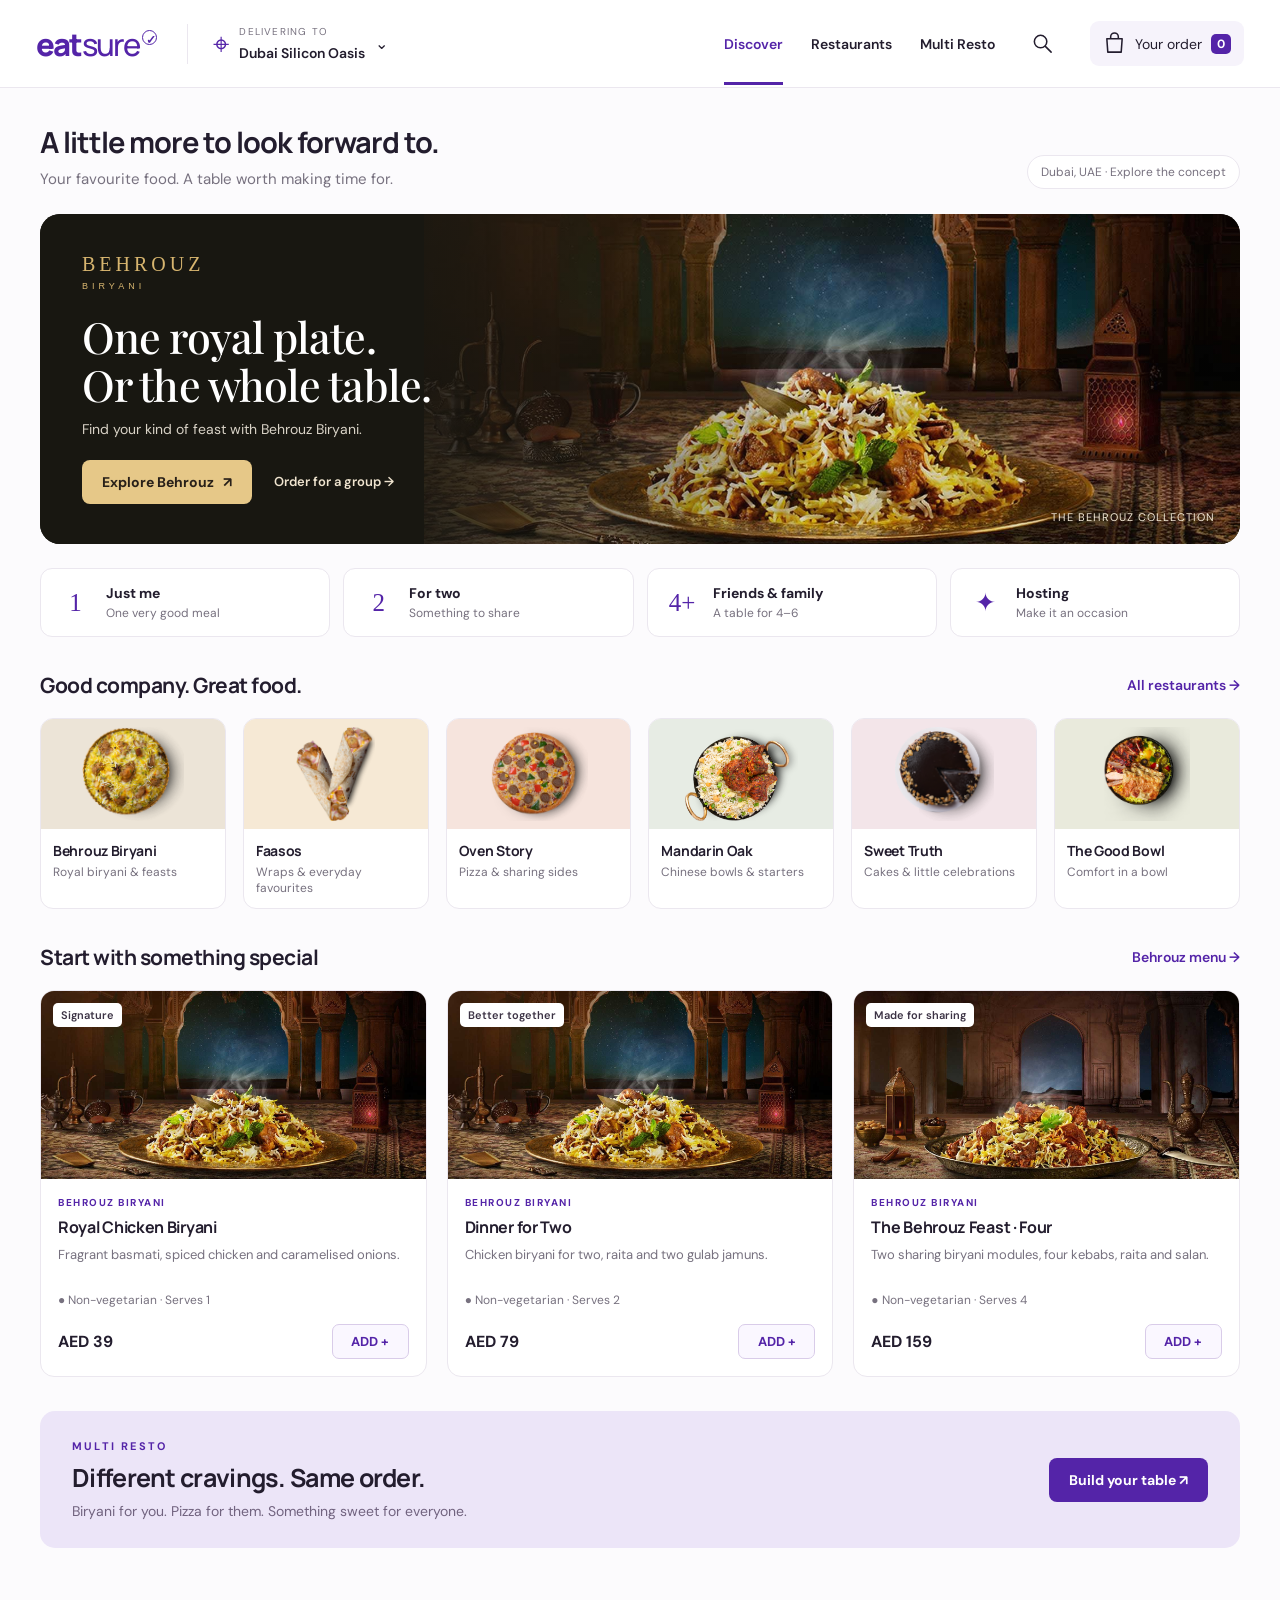
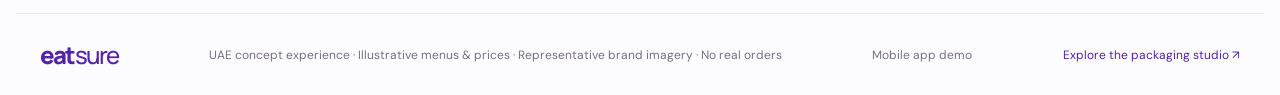
==== commit 7cd25b4f: "Add files via upload" ====
--- a/index.html
+++ b/index.html
@@ -1,296 +1 @@
-<!DOCTYPE html>
-<html lang="en">
-<head>
-<meta charset="UTF-8"/>
-<meta name="viewport" content="width=device-width,initial-scale=1"/>
-<title>EatSure UAE × Behrouz — Ecosystem Prototype V8</title>
-<style>
-:root{--purple:#6040bd;--purple2:#8a64e8;--lav:#f4efff;--red:#ef4538;--ink:#202127;--muted:#777581;--line:#e8e4ef;--bg:#f8f7fb;--white:#fff;--green:#12865c}
-*{box-sizing:border-box}body{margin:0;background:linear-gradient(180deg,#ede9f3,#dad5e2);font-family:Inter,ui-sans-serif,system-ui,-apple-system,"Segoe UI",Roboto,Arial;color:var(--ink)}button,input{font:inherit}.stage{min-height:100vh;display:grid;place-items:center;padding:20px}.phone{width:min(438px,100%);height:min(920px,96vh);background:#151515;border-radius:42px;padding:8px;box-shadow:0 34px 100px rgba(38,28,57,.25)}.app{height:100%;background:var(--bg);border-radius:34px;overflow:hidden;position:relative}.screen{position:absolute;inset:0;display:none;overflow:auto;padding-bottom:92px}.screen.active{display:block}.status{height:38px;padding:10px 18px 0;display:flex;justify-content:space-between;align-items:flex-start;font-size:11px;font-weight:850;background:linear-gradient(180deg,#f4edff,#f7f4fb)}
-.top{padding:0 16px 18px;background:linear-gradient(180deg,#f4edff 0%,#faf8ff 95%);border-bottom:1px solid #eee8f6}.location{display:flex;gap:10px;align-items:center;padding:7px 0 12px}.pin,.avatar{width:36px;height:36px;border-radius:50%;background:#fff;border:1px solid #d8cdf3;display:grid;place-items:center;color:var(--purple);font-weight:900}.loc{min-width:0}.loc b{display:block;max-width:250px;white-space:nowrap;overflow:hidden;text-overflow:ellipsis;font-size:15px}.loc span{font-size:10px;color:var(--muted)}.avatar{margin-left:auto}.delivery{display:flex;gap:8px;margin-bottom:13px}.chip{border:1px solid #d8cdf1;background:#fff;border-radius:9px;padding:7px 10px;font-size:10px;font-weight:800}.chip.p{background:#ede7fb;color:var(--purple)}.searchbar{height:48px;border-radius:12px;border:1px solid #d2cddd;background:#fff;display:flex;align-items:center;gap:10px;padding:0 13px;color:#8a8791;box-shadow:0 3px 9px rgba(43,28,69,.04);cursor:pointer}.content{padding:0 16px 25px}.section{margin-top:18px}.sectionHead{display:flex;align-items:center;justify-content:space-between;margin-bottom:9px}.sectionHead h2{font-size:18px;margin:0}.link{border:0;background:none;color:var(--purple);font-size:11px;font-weight:850;cursor:pointer}.muted{color:var(--muted);font-size:10px;line-height:1.45}.hscroll{display:flex;gap:10px;overflow:auto;scrollbar-width:none;padding:2px 0 3px}.hscroll::-webkit-scrollbar{display:none}.resto{min-width:132px;background:#fff;border:1px solid var(--line);border-radius:17px;overflow:hidden;box-shadow:0 6px 16px rgba(38,28,59,.05);cursor:pointer}.restoVisual{height:104px;display:grid;place-items:center;position:relative;overflow:hidden}.restoVisual:before{content:"";position:absolute;width:130px;height:130px;border-radius:50%;background:#ffffff22;top:-60px;right:-45px}.foodIcon{font-size:58px;filter:drop-shadow(0 7px 8px #0003);z-index:1}.restoBadge{position:absolute;left:7px;bottom:7px;padding:4px 7px;border-radius:8px;background:#101014;color:#fff;font-size:8px;font-weight:800;z-index:2}.restoCopy{padding:9px}.restoCopy h3{font-size:11px;margin:0 0 3px}.restoCopy p{font-size:9px;line-height:1.35;color:var(--muted);margin:0}.brandLogo{font-weight:1000;letter-spacing:-.4px}.elite{background:linear-gradient(150deg,#7b43df,#501aa4);color:#fff;border-radius:20px;padding:15px;box-shadow:0 13px 26px #5526a53d;overflow:hidden;position:relative}.elite:before{content:"";position:absolute;width:230px;height:230px;border-radius:50%;background:radial-gradient(circle,#fff3,transparent 65%);left:-90px;top:-120px}.eliteTitle{font-size:24px;font-weight:1000;text-align:center}.eliteTitle span{color:#f5d66f}.eliteBox{position:relative;margin-top:9px;background:#ffffff1a;border:1px solid #ffffff26;border-radius:14px;padding:10px}.progress{height:8px;background:#381b71;border-radius:99px;overflow:hidden;margin:8px 0}.progress span{display:block;width:52%;height:100%;background:linear-gradient(90deg,#ffe77e,#f3c842)}.eliteBenefits{display:grid;grid-template-columns:1fr 1fr;gap:7px}.eliteBenefits div{background:#fff;color:#2b2440;border-radius:10px;padding:8px;text-align:center;font-size:9px;font-weight:850}.behFeature{border-radius:20px;padding:18px;background:radial-gradient(circle at 78% 20%,#4b3a20 0,transparent 28%),linear-gradient(120deg,#161410,#2c2419);color:#fff;position:relative;overflow:hidden;min-height:210px}.behFeature .kicker{color:#e1bb6a;font-size:10px;font-weight:900;letter-spacing:1.2px}.behFeature h2{font-size:28px;line-height:1.02;margin:10px 0 7px;max-width:250px}.behFeature p{font-size:11px;color:#ddd5c7;max-width:240px;line-height:1.45}.behBowl{position:absolute;right:-12px;bottom:-20px;width:170px;height:110px;border-radius:50% 50% 44% 44%;background:radial-gradient(circle at 50% 30%,#f7d67a 0 33%,#d8a34f 34% 47%,#6a452c 48% 60%,#2a1d15 61%);box-shadow:0 12px 25px #0008}.behBowl:before{content:"";position:absolute;width:115px;height:28px;border-radius:50%;background:repeating-linear-gradient(88deg,#f4da96 0 6px,#f0c971 7px 10px,#8c4930 11px 14px);left:28px;top:15px;transform:rotate(-6deg)}.btnrow{display:flex;gap:7px;margin-top:12px;position:relative;z-index:2}.btn{border:0;border-radius:11px;padding:10px 12px;font-size:10px;font-weight:900;cursor:pointer}.btn.gold{background:#d5ad5e;color:#15120d}.btn.ghost{background:#ffffff12;border:1px solid #ffffff2b;color:#fff}.missionGrid{display:grid;grid-template-columns:1fr 1fr;gap:9px}.mission{background:#fff;border:1px solid var(--line);border-radius:15px;padding:12px;cursor:pointer}.mission b{display:block;font-size:11px;margin:4px 0}.mission span{font-size:9px;color:var(--muted)}.mission .mi{font-size:20px}.multiCard{background:#fff;border:1px solid var(--line);border-radius:17px;padding:13px}.multiLine{display:flex;align-items:center;gap:8px}.miniLogo{width:37px;height:37px;border-radius:10px;display:grid;place-items:center;color:#fff;font-size:9px;font-weight:1000}.multiLine .txt{flex:1}.multiLine h3{font-size:11px;margin:0}.multiLine p{font-size:9px;color:var(--muted);margin:2px 0 0}.arrow{color:var(--purple);font-weight:1000}.ecosystem{display:grid;grid-template-columns:repeat(4,1fr);gap:8px}.brandBubble{background:#fff;border:1px solid var(--line);border-radius:14px;padding:8px 5px;text-align:center;cursor:pointer}.brandBubble .ico{height:48px;border-radius:11px;display:grid;place-items:center;font-size:28px;margin-bottom:5px}.brandBubble span{display:block;font-size:8px;font-weight:850;line-height:1.15}.bottom{position:absolute;bottom:0;left:0;right:0;height:77px;background:#ffffffef;border-top:1px solid #e8e3ee;display:grid;grid-template-columns:repeat(5,1fr);backdrop-filter:blur(12px);z-index:50}.nav{display:flex;flex-direction:column;align-items:center;justify-content:center;gap:3px;font-size:8px;color:#77727e;cursor:pointer}.nav b{font-size:19px}.nav.active{color:var(--purple);font-weight:900}.nav.multiNav b{font-size:9px;line-height:1.0;padding:5px 6px;border:1px solid #d8cff0;border-radius:7px;color:var(--purple)}
-/* shared screens */
-.pageHead{position:sticky;top:0;z-index:20;background:#faf9fded;backdrop-filter:blur(10px);border-bottom:1px solid var(--line);padding:10px 14px;display:flex;align-items:center;gap:10px}.back{width:32px;height:32px;border:0;border-radius:10px;background:#fff;border:1px solid var(--line);font-weight:900;cursor:pointer}.pageHead h1{font-size:16px;margin:0}.pageHead small{font-size:9px;color:var(--muted);display:block}.listGrid{padding:14px;display:grid;grid-template-columns:1fr 1fr;gap:10px}.bigBrand{background:#fff;border:1px solid var(--line);border-radius:18px;overflow:hidden;cursor:pointer}.bigBrand .art{height:125px;display:grid;place-items:center;font-size:67px;position:relative;overflow:hidden}.bigBrand .art:after{content:"";position:absolute;inset:auto -30px -50px auto;width:120px;height:120px;border:22px solid #fff2;border-radius:50%}.bigBrand .body{padding:10px}.bigBrand .body h3{font-size:12px;margin:0}.bigBrand .body p{font-size:9px;color:var(--muted);margin:4px 0 0;line-height:1.35}
-/* brand page */
-.brandHero{padding:20px 16px 18px;color:#fff;min-height:270px;position:relative;overflow:hidden}.brandHero .brandBack{width:32px;height:32px;border:1px solid #ffffff35;background:#ffffff18;color:#fff;border-radius:10px;font-weight:900;cursor:pointer}.brandHero .logo{font-size:28px;font-weight:1000;margin-top:26px;letter-spacing:-.8px;position:relative;z-index:2}.brandHero .tagline{font-size:13px;font-weight:750;margin-top:6px;max-width:260px;line-height:1.35;position:relative;z-index:2}.brandHero .meta{font-size:9px;margin-top:10px;color:#ffffffc9;position:relative;z-index:2}.heroDish{position:absolute;right:-34px;bottom:-20px;width:210px;height:150px;border-radius:50%;display:grid;place-items:center;font-size:100px;transform:rotate(-8deg);background:#ffffff15;box-shadow:inset 0 0 0 1px #ffffff1f;filter:drop-shadow(0 16px 20px #0005)}.brandBody{padding:14px 16px 26px}.offer{border-radius:14px;padding:12px;margin-bottom:14px;font-size:10px;font-weight:850}.brandTabs{display:flex;gap:7px;overflow:auto;scrollbar-width:none;margin:0 0 13px}.brandTabs::-webkit-scrollbar{display:none}.brandTabs button{white-space:nowrap;border:1px solid var(--line);background:#fff;border-radius:999px;padding:8px 11px;font-size:9px;font-weight:800}.brandTabs button.active{background:#222;color:#fff}.product{display:grid;grid-template-columns:112px 1fr;gap:12px;background:#fff;border:1px solid var(--line);border-radius:18px;padding:10px;margin-bottom:12px;align-items:center}.productVisual{height:102px;border-radius:14px;display:grid;place-items:center;font-size:50px;overflow:hidden;position:relative;background:#ddd}.productVisual:after{content:"";position:absolute;width:70px;height:70px;border-radius:50%;border:12px solid #ffffff21;right:-20px;top:-20px}.product h3{font-size:11px;margin:0 0 4px}.product p{font-size:9px;color:var(--muted);line-height:1.35;margin:0 0 7px}.productBottom{display:flex;align-items:center;justify-content:space-between}.price{font-size:11px;font-weight:950}.add{border:1px solid #cabde9;color:var(--purple);background:#fff;border-radius:9px;padding:7px 10px;font-size:9px;font-weight:900;cursor:pointer}.add.added{background:var(--purple);color:#fff}.behChoice{display:grid;grid-template-columns:1fr 1fr;gap:8px;margin:0 0 10px}.behChoice button{background:#fff;border:1px solid #e3d8c2;border-radius:13px;padding:11px;text-align:left;cursor:pointer;transition:.18s ease}.behChoice button:hover{transform:translateY(-1px);box-shadow:0 6px 16px rgba(44,31,12,.07)}.behChoice button.active{background:#1d1913;border-color:#1d1913;color:#fff}.behChoice button.active span{color:#d9ceb8}.behChoice b{display:block;font-size:10px}.behChoice span{display:block;margin-top:3px;font-size:8px;color:var(--muted)}.behPrompt{display:flex;align-items:center;gap:9px;background:#f7f0e4;border:1px solid #eadcc1;border-radius:13px;padding:10px 11px;margin:0 0 13px}.behPrompt .bpIcon{width:29px;height:29px;border-radius:9px;background:#1d1913;color:#d8b366;display:grid;place-items:center;font-size:14px}.behPrompt .bpCopy{flex:1}.behPrompt b{display:block;font-size:10px;color:#3a2e1c}.behPrompt span{display:block;font-size:8px;line-height:1.35;color:#746952;margin-top:2px}.menuLabel{display:flex;justify-content:space-between;align-items:center;margin:2px 0 9px}.menuLabel h3{font-size:13px;margin:0}.menuLabel span{font-size:8px;color:var(--muted)}.noProducts{background:#fff;border:1px dashed #ded7e6;border-radius:14px;padding:18px;text-align:center;color:var(--muted);font-size:10px}.brandTabs button{cursor:pointer;transition:.15s ease}.brandTabs button.active{background:#222;color:#fff;border-color:#222}
-
-img.food-photo{width:100%;height:100%;object-fit:cover;display:block}
-.restoVisual .food-photo,.bigBrand .art .food-photo,.heroDish .food-photo,.productVisual .food-photo,.ci .food-photo,.si .food-photo{position:absolute;inset:0}
-.heroDish .food-photo{border-radius:inherit}
-.productVisual,.restoVisual,.bigBrand .art,.heroDish,.ci,.si{background-size:cover;background-position:center}
-.productVisual{box-shadow:inset 0 0 0 1px rgba(255,255,255,.06)}
-.productVisual::before{content:'';position:absolute;inset:0;background:linear-gradient(180deg,transparent 60%,rgba(0,0,0,.05));pointer-events:none}
-.restoVisual::after{content:'';position:absolute;inset:0;background:linear-gradient(180deg,transparent 50%,rgba(0,0,0,.14));pointer-events:none}
-
-/* search */
-.searchPage{padding:12px 14px}.searchInput{width:100%;height:48px;border:1px solid #d3ccdd;border-radius:13px;padding:0 14px;outline:0;font-size:13px}.results{margin-top:13px}.searchResult{display:flex;gap:10px;background:#fff;border:1px solid var(--line);padding:9px;border-radius:14px;margin-bottom:8px;align-items:center;cursor:pointer}.searchResult .si{width:52px;height:52px;border-radius:12px;display:grid;place-items:center;font-size:28px}.searchResult h3{font-size:11px;margin:0}.searchResult p{font-size:9px;color:var(--muted);margin:3px 0 0}.searchResult .arr{margin-left:auto;color:var(--purple);font-weight:900}
-/* profile */
-.profileHero{padding:26px 16px;background:linear-gradient(145deg,#6f45cb,#4a219a);color:#fff}.profileUser{display:flex;align-items:center;gap:12px}.profilePic{width:60px;height:60px;border-radius:50%;background:#fff;color:var(--purple);display:grid;place-items:center;font-size:22px;font-weight:1000}.profileUser h2{margin:0;font-size:18px}.profileUser p{margin:4px 0 0;font-size:10px;color:#ffffffc9}.profileCards{padding:14px}.profileCard{background:#fff;border:1px solid var(--line);border-radius:15px;margin-bottom:10px;padding:13px}.profileCard h3{font-size:11px;margin:0 0 8px}.setting{display:flex;align-items:center;padding:8px 0;border-top:1px solid #f0edf4;font-size:10px}.setting:first-of-type{border-top:0}.setting span:last-child{margin-left:auto;color:var(--purple);font-weight:850}
-/* multi */
-.multiHero{padding:20px 16px;background:linear-gradient(145deg,#f1eaff,#fff)}.multiHero h2{margin:0 0 5px;font-size:21px}.multiHero p{font-size:10px;color:var(--muted);line-height:1.45}.multiBrandStrip{display:grid;grid-template-columns:repeat(4,1fr);gap:7px;margin-top:12px}.multiBrandStrip button{border:1px solid var(--line);background:#fff;border-radius:12px;padding:8px 4px;font-size:8px;font-weight:850;cursor:pointer}.comboCart{padding:14px}.comboHint{background:#eee7fb;color:#4f3295;border-radius:13px;padding:10px;font-size:9px;line-height:1.4;margin-bottom:10px}.cartItem{display:flex;align-items:center;gap:10px;background:#fff;border:1px solid var(--line);border-radius:14px;padding:10px;margin-bottom:8px}.cartItem .ci{width:48px;height:48px;border-radius:11px;display:grid;place-items:center;font-size:27px}.cartItem .ct{flex:1}.cartItem h3{font-size:10px;margin:0}.cartItem p{font-size:8px;color:var(--muted);margin:2px 0}.qty{display:flex;align-items:center;gap:6px;font-size:9px;font-weight:900}.qty button{width:24px;height:24px;border-radius:7px;border:1px solid var(--line);background:#fff}.checkout{position:sticky;bottom:0;background:#fff;border-top:1px solid var(--line);padding:12px 14px}.checkout button{width:100%;border:0;background:var(--purple);color:#fff;border-radius:12px;padding:13px;font-weight:900;font-size:11px}.empty{padding:60px 30px;text-align:center;color:var(--muted)}.empty .big{font-size:54px}.empty h3{color:var(--ink);font-size:16px;margin:8px 0}.tinyNote{font-size:8px;color:#aaa5b1;text-align:center;margin-top:12px;line-height:1.4}
-
-button{touch-action:manipulation}.brandTabs button,.behChoice button,.nav,.resto,.bigBrand,.brandBubble{position:relative;z-index:3}.food-photo{pointer-events:none}
-</style>
-</head>
-<body>
-<div class="stage"><div class="phone"><div class="app">
-<section id="home" class="screen active">
-  <div class="status"><span>12:25</span><span>▮▮▮ ◉ 57%</span></div>
-  <div class="top">
-    <div class="location"><div class="pin">⌖</div><div class="loc"><b>United Arab Emirates ›</b><span>Dubai · delivery location</span></div><div class="avatar" onclick="showScreen('profile')">D</div></div>
-    <div class="delivery"><div class="chip p">🛵 Get</div><div class="chip">in ~35 mins⌄</div></div>
-    <div class="searchbar" onclick="showScreen('search')">⌕ <span>Search for dishes, brands or cuisines</span></div>
-  </div>
-  <div class="content">
-    <div class="section"><div class="sectionHead"><h2>Popular restaurants</h2><button class="link" onclick="showScreen('restaurants')">See all ›</button></div><div id="popular" class="hscroll"></div></div>
-    <div class="section"><div class="elite"><div class="eliteTitle">EatSure <span>ELITE</span></div><div class="eliteBox"><b style="font-size:11px">AED 85 to your next Elite milestone</b><div class="progress"><span></span></div><div class="eliteBenefits"><div>🛵 FREE DELIVERY<br><small>on eligible orders</small></div><div>🎁 MEMBER PERKS<br><small>across EatSure</small></div></div></div></div></div>
-    <div class="section"><div class="behFeature"><div class="kicker">FEATURED TONIGHT · BEHROUZ BIRYANI</div><h2>Tonight calls for Behrouz.</h2><p>Premium biryani when it is just you — or when the whole group finally makes the plan.</p><div class="btnrow"><button class="btn gold" onclick="openBrand('behrouz','solo')">Order for me</button><button class="btn ghost" onclick="openBrand('behrouz','group')">Build a feast</button></div><div class="behBowl"></div></div></div>
-    <div class="section"><div class="sectionHead"><h2>What’s the plan?</h2><span class="muted">EatSure finds the right brand</span></div><div class="missionGrid"><div class="mission" onclick="openBrand('behrouz','solo')"><div class="mi">🍽️</div><b>Dinner for one</b><span>Fast, simple, premium</span></div><div class="mission" onclick="openBrand('behrouz','group')"><div class="mi">🏠</div><b>Friends coming over</b><span>Build a Behrouz table</span></div><div class="mission" onclick="openBrand('faasos')"><div class="mi">⚡</div><b>Quick bite</b><span>Wraps on the go</span></div><div class="mission" onclick="openBrand('sweettruth')"><div class="mi">🎂</div><b>Something sweet</b><span>Dessert for the moment</span></div></div></div>
-    <div class="section"><div class="sectionHead"><h2>Multi Resto</h2><button class="link" onclick="showScreen('multi')">Explore ›</button></div><div class="multiCard" onclick="showScreen('multi')"><div class="multiLine"><div class="miniLogo" style="background:#1f1b15">B</div><div class="miniLogo" style="background:#d84c35">F</div><div class="miniLogo" style="background:#7d3a88">ST</div><div class="miniLogo" style="background:#0c625c">MO</div><div class="txt"><h3>Build one order across brands</h3><p>Behrouz main + dessert + sides + different cravings</p></div><div class="arrow">›</div></div></div></div>
-    <div class="section"><div class="sectionHead"><h2>Across EatSure</h2><span class="muted">One ecosystem</span></div><div id="ecosystem" class="ecosystem"></div></div>
-    <div class="tinyNote">Concept prototype · illustrative AED pricing and menu architecture for strategy demonstration.</div>
-  </div>
-</section>
-
-<section id="restaurants" class="screen"><div class="pageHead"><button class="back" onclick="showScreen('home')">‹</button><div><h1>Restaurants on EatSure</h1><small>Explore the Rebel Foods ecosystem</small></div></div><div id="restaurantGrid" class="listGrid"></div></section>
-
-<section id="brand" class="screen"><div id="brandHero" class="brandHero"><button class="brandBack" onclick="goBackFromBrand()">‹</button><div class="logo" id="brandLogo"></div><div class="tagline" id="brandTagline"></div><div class="meta" id="brandMeta"></div><div class="heroDish" id="heroDish"></div></div><div class="brandBody"><div id="behrouzChoices"></div><div id="brandOffer" class="offer"></div><div class="brandTabs" id="brandTabs"></div><div class="menuLabel"><h3 id="menuTitle">Menu</h3><span id="menuCount"></span></div><div id="productList"></div><div class="tinyNote">Menu cards now use food photography matched to the selected brand. AED pricing remains illustrative for the prototype.</div></div></section>
-
-<section id="profile" class="screen"><div class="status"><span>12:25</span><span>▮▮▮ ◉ 57%</span></div><div class="profileHero"><div class="profileUser"><div class="profilePic">D</div><div><h2>Deepanshu</h2><p>EatSure UAE member · Dubai</p></div></div></div><div class="profileCards"><div class="profileCard"><h3>EatSure Elite</h3><div class="progress"><span></span></div><div class="muted">AED 85 to the next milestone</div></div><div class="profileCard"><h3>Your account</h3><div class="setting"><span>📍 Saved addresses</span><span>›</span></div><div class="setting"><span>♡ Favourite brands</span><span>›</span></div><div class="setting"><span>🧾 Previous orders</span><span>›</span></div><div class="setting"><span>🌐 Language: English</span><span>›</span></div><div class="setting"><span>⚙ Preferences</span><span>›</span></div></div></div></section>
-
-<section id="multi" class="screen"><div class="pageHead"><button class="back" onclick="showScreen('home')">‹</button><div><h1>Multi Resto</h1><small>Different cravings. One EatSure cart.</small></div></div><div class="multiHero"><h2>Build the whole table.</h2><p>Start with a main brand, then mix desserts, sides, wraps, pizza or Chinese without leaving EatSure.</p><div id="multiBrands" class="multiBrandStrip"></div></div><div class="comboCart"><div class="comboHint">Try the Behrouz route: biryani as the hero, Sweet Truth for dessert, Mandarin Oak for a starter, or Faasos when one guest wants something different.</div><div id="multiSuggestions"></div></div></section>
-
-<section id="search" class="screen"><div class="pageHead"><button class="back" onclick="showScreen('home')">‹</button><div><h1>Search</h1><small>Dishes, restaurants and cuisines</small></div></div><div class="searchPage"><input id="searchInput" class="searchInput" placeholder="Search biryani, wraps, pizza, dessert..." oninput="renderSearch()" autofocus/><div id="searchResults" class="results"></div></div></section>
-
-<section id="cart" class="screen"><div class="pageHead"><button class="back" onclick="showScreen('home')">‹</button><div><h1>Your EatSure cart</h1><small id="cartSubtitle">One cart across restaurants</small></div></div><div id="cartBody" class="comboCart"></div><div id="checkout" class="checkout"><button onclick="placeOrder()">Place order</button></div></section>
-
-<section id="tracking" class="screen"><div class="pageHead"><button class="back" onclick="showScreen('home')">‹</button><div><h1>Order confirmed</h1><small>EatSure UAE</small></div></div><div class="content"><div class="section"><div class="behFeature" style="min-height:165px"><div class="kicker">ORDER STATUS</div><h2 style="font-size:24px">Your table is on the way.</h2><p>Preparing → quality checked → sealed → dispatched.</p></div></div><div class="section"><div class="multiCard"><div class="multiLine"><div style="font-size:30px;font-weight:1000;color:var(--purple)">34</div><div class="txt"><h3>minutes</h3><p>Estimated arrival</p></div><div class="arrow">ON TIME</div></div></div></div><button class="btn" style="width:100%;background:var(--purple);color:#fff;margin-top:15px" onclick="showScreen('home')">Back to EatSure home</button></div></section>
-
-<div class="bottom" id="bottomNav"><div class="nav active" data-target="home" onclick="showScreen('home')"><b>⌂</b>Home</div><div class="nav" data-target="profile" onclick="showScreen('profile')"><b>♙</b>My Profile</div><div class="nav multiNav" data-target="multi" onclick="showScreen('multi')"><b>BUY<br>GET!</b>Multi Resto</div><div class="nav" data-target="search" onclick="showScreen('search')"><b>⌕</b>Search</div><div class="nav" data-target="cart" onclick="showScreen('cart')"><b>🛒</b><span id="cartNav">Cart</span></div></div>
-</div></div></div>
-<script>
-
-const img={
-  beh_chicken:'eatsure_asset_01_ede3a73eeb.png',
-  beh_lamb:'eatsure_asset_02_c8d61f9c37.png',
-  beh_feast:'eatsure_asset_03_14f7a96bb5.png',
-  faasos_wrap:'eatsure_asset_04_f1681cecaa.png',
-  oven_pizza:'eatsure_asset_05_2eb52a70f7.png',
-  mandarin_noodles:'eatsure_asset_06_8e320359fe.png',
-  sweettruth_cake:'eatsure_asset_07_0756b8e88a.png',
-  goodbowl_bowl:'eatsure_asset_08_aa2f2ab53c.png',
-  lunchbox_thali:'eatsure_asset_09_7ffcc15dd0.png',
-  firangi_lasagna:'eatsure_asset_10_c59e863320.png'
-};
-
-const brands={
-  behrouz:{
-    name:'Behrouz Biryani',short:'Behrouz',icon:'🍛',g:'linear-gradient(145deg,#12110f,#4a3822)',accent:'#d2aa5c',cardImg:img.beh_chicken,heroImg:img.beh_feast,
-    tag:'Premium biryani for one plate, two people or the whole table.',meta:'Biryani · Indian · ~35 min',
-    offer:'Start with your occasion. Then pick the right biryani, combo or feast without digging through the full menu.',
-    tabs:['For you','Biryanis','Combos','Feasts','Sides'],
-    products:[
-      {n:'Chicken Biryani',d:'Long-grain basmati, tender chicken and crispy fried onions.',p:'AED 42',i:'🍛',img:img.beh_chicken,cats:['For you','Biryanis'],modes:['solo','two']},
-      {n:'Lamb Biryani',d:'Slow-cooked lamb layered with aromatic basmati rice.',p:'AED 52',i:'🥘',img:img.beh_lamb,cats:['For you','Biryanis'],modes:['solo','two']},
-      {n:'Vegetarian Biryani',d:'Aromatic rice with vegetables and warm whole spices.',p:'AED 34',i:'🍲',img:img.beh_feast,cats:['Biryanis'],modes:['solo','two']},
-      {n:'Chicken Biryani Meal',d:'Chicken biryani with raita and a drink.',p:'AED 49',i:'🥤',img:img.beh_chicken,cats:['For you','Combos'],modes:['solo']},
-      {n:'Dinner for Two',d:'Two biryanis with raita and two drinks.',p:'AED 88',i:'🍽️',img:img.beh_feast,cats:['For you','Combos'],modes:['two']},
-      {n:'Mixed Biryani Duo',d:'One chicken and one lamb biryani with two sides.',p:'AED 94',i:'🥘',img:img.beh_feast,cats:['Combos'],modes:['two']},
-      {n:'Behrouz Feast for 4',d:'Group-ready biryani with raita, salad and serving spoons.',p:'AED 139',i:'🏠',img:img.beh_feast,cats:['For you','Feasts'],modes:['group']},
-      {n:'Behrouz Feast for 6',d:'Larger table format with biryani, sides and easy serving.',p:'AED 189',i:'🍲',img:img.beh_feast,cats:['For you','Feasts'],modes:['group','host']},
-      {n:'Celebration Feast for 8',d:'A fuller hosting spread with biryani, sides and dessert.',p:'AED 249',i:'✨',img:img.beh_feast,cats:['For you','Feasts'],modes:['host']},
-      {n:'Raita & Salad',d:'Cooling raita with a fresh side salad.',p:'AED 10',i:'🥗',img:img.beh_feast,cats:['Sides'],modes:['solo','two','group','host']},
-      {n:'Kebab Starter',d:'Warm starter to open the meal before the biryani.',p:'AED 24',i:'🍢',img:img.beh_feast,cats:['Sides'],modes:['two','group','host']}
-    ]
-  },
-  faasos:{name:'Faasos',short:'Faasos',icon:'🌯',g:'linear-gradient(145deg,#8c2554,#f06f34)',accent:'#f17736',cardImg:img.faasos_wrap,heroImg:img.faasos_wrap,tag:'Wraps and quick meals built for a fast lunch or a late-night bite.',meta:'Wraps · Shawarmas · Rice bowls · ~30 min',offer:'Pick a wrap for the commute, a shawarma for a quick bite, or a bowl when you want something fuller.',tabs:['Best sellers','Classic Wraps','Shawarmas','Bowls'],products:[
-    {n:'Chicken Tikka Wrap',d:'Smoky chicken, fresh crunch and signature sauce.',p:'AED 24',i:'🌯',img:img.faasos_wrap,cats:['Best sellers','Classic Wraps']},
-    {n:'Cheese Melt Paneer Wrap',d:'Paneer, melted cheese and bold masala.',p:'AED 22',i:'🌯',img:img.faasos_wrap,cats:['Classic Wraps']},
-    {n:'Smoky Chicken Shawarma',d:'Juicy chicken, creamy garlic sauce and pickles.',p:'AED 23',i:'🥙',img:img.faasos_wrap,cats:['Best sellers','Shawarmas']},
-    {n:'Signature Rice Bowl',d:'A hearty bowl for when a wrap is not enough.',p:'AED 27',i:'🍚',img:img.faasos_wrap,cats:['Bowls']}
-  ]},
-  ovenstory:{name:'Oven Story Pizza',short:'Oven Story',icon:'🍕',g:'linear-gradient(145deg,#4d2c23,#df9d2f)',accent:'#e0a133',cardImg:img.oven_pizza,heroImg:img.oven_pizza,tag:'Bold pizzas for nights that call for cheese and shareable sides.',meta:'Pizza · Italian-inspired · ~35 min',offer:'Choose your pizza first, then add an easy side for the table.',tabs:['Recommended','Veg Pizzas','Chicken Pizzas','Sides'],products:[
-    {n:'Peri Peri Chicken Pizza',d:'Spicy chicken, peppers and a rich cheese base.',p:'AED 38',i:'🍕',img:img.oven_pizza,cats:['Recommended','Chicken Pizzas']},
-    {n:'Farmhouse Cheese Pizza',d:'Vegetables, herbs and generous cheese.',p:'AED 34',i:'🍕',img:img.oven_pizza,cats:['Recommended','Veg Pizzas']},
-    {n:'Tandoori Paneer Pizza',d:'Indian-spiced paneer with onions and capsicum.',p:'AED 36',i:'🍕',img:img.oven_pizza,cats:['Veg Pizzas']},
-    {n:'Garlic Bread',d:'Toasted, buttery and built for sharing.',p:'AED 15',i:'🥖',img:img.oven_pizza,cats:['Sides']}
-  ]},
-  mandarin:{name:'Mandarin Oak',short:'Mandarin Oak',icon:'🍜',g:'linear-gradient(145deg,#063f3c,#da7437)',accent:'#e27a39',cardImg:img.mandarin_noodles,heroImg:img.mandarin_noodles,tag:'Wok-tossed Chinese built for comfort, speed and sharing.',meta:'Chinese · Noodles · Wok meals · ~35 min',offer:'Go straight to noodles, rice or a starter — whatever the craving is.',tabs:['Recommended','Noodles','Rice','Starters'],products:[
-    {n:'Chilli Garlic Noodles',d:'Wok-tossed noodles with garlic, chilli and vegetables.',p:'AED 27',i:'🍜',img:img.mandarin_noodles,cats:['Recommended','Noodles']},
-    {n:'Kung Pao Chicken Rice',d:'Sweet-spicy chicken with steamed rice.',p:'AED 32',i:'🍚',img:img.mandarin_noodles,cats:['Recommended','Rice']},
-    {n:'Crispy Chilli Chicken',d:'Crunchy starter with peppers and sauce.',p:'AED 29',i:'🥢',img:img.mandarin_noodles,cats:['Starters']},
-    {n:'Veg Manchurian Bowl',d:'Comforting Chinese-style bowl meal.',p:'AED 25',i:'🥣',img:img.mandarin_noodles,cats:['Rice']}
-  ]},
-  sweettruth:{name:'Sweet Truth',short:'Sweet Truth',icon:'🍰',g:'linear-gradient(145deg,#55255f,#d8759f)',accent:'#d8759f',cardImg:img.sweettruth_cake,heroImg:img.sweettruth_cake,tag:'Dessert for celebrations, cravings and everything in between.',meta:'Desserts · Cakes · Cheesecake · ~30 min',offer:'Pick a full cake for the table or a single serve when the craving is yours alone.',tabs:['Best sellers','Cakes','Cheesecakes','Single serve'],products:[
-    {n:'New York Cheesecake',d:'Creamy cheesecake with a buttery base.',p:'AED 24',i:'🍰',img:img.sweettruth_cake,cats:['Best sellers','Cheesecakes','Single serve']},
-    {n:'Chocolate Truffle Cake',d:'Rich chocolate layers for celebrations or cravings.',p:'AED 28',i:'🎂',img:img.sweettruth_cake,cats:['Best sellers','Cakes']},
-    {n:'Red Velvet Slice',d:'Soft red velvet with cream-cheese frosting.',p:'AED 22',i:'🍰',img:img.sweettruth_cake,cats:['Single serve']},
-    {n:'Chocolate Mousse',d:'Silky single-serve chocolate dessert.',p:'AED 18',i:'🍮',img:img.sweettruth_cake,cats:['Single serve']}
-  ]},
-  goodbowl:{name:'The Good Bowl',short:'Good Bowl',icon:'🥗',g:'linear-gradient(145deg,#0b5c55,#7bc6a7)',accent:'#56aa8a',cardImg:img.goodbowl_bowl,heroImg:img.goodbowl_bowl,tag:'Complete meals packed into one bowl.',meta:'Bowls · Fusion · Desi · ~30 min',offer:'Choose the flavour profile you are in the mood for — desi comfort, protein-forward or global.',tabs:['Recommended','Protein Bowls','Desi Bowls','Fusion'],products:[
-    {n:'Chicken Tikka Rice Bowl',d:'Chicken tikka, rice, gravy and fresh toppings.',p:'AED 29',i:'🥗',img:img.goodbowl_bowl,cats:['Recommended','Protein Bowls','Desi Bowls']},
-    {n:'Paneer Makhani Bowl',d:'Creamy paneer with rice and crunchy garnish.',p:'AED 27',i:'🥣',img:img.goodbowl_bowl,cats:['Desi Bowls']},
-    {n:'Teriyaki Chicken Bowl',d:'Sweet-savoury chicken with vegetables and rice.',p:'AED 31',i:'🍱',img:img.goodbowl_bowl,cats:['Recommended','Protein Bowls','Fusion']},
-    {n:'Rajma Rice Bowl',d:'Classic comfort in a convenient bowl.',p:'AED 23',i:'🍚',img:img.goodbowl_bowl,cats:['Desi Bowls']}
-  ]},
-  lunchbox:{name:'LunchBox',short:'LunchBox',icon:'🍱',g:'linear-gradient(145deg,#8d332d,#e6a53b)',accent:'#e0a03c',cardImg:img.lunchbox_thali,heroImg:img.lunchbox_thali,tag:'Familiar Indian meals designed for a reliable lunch break.',meta:'Indian meals · Thalis · Lunch · ~30 min',offer:'Complete lunch combinations without having to build the meal piece by piece.',tabs:['Lunch favourites','Thalis','Rice meals','Combos'],products:[
-    {n:'North Indian Thali',d:'Dal, sabzi, rice, breads and accompaniments.',p:'AED 29',i:'🍱',img:img.lunchbox_thali,cats:['Lunch favourites','Thalis']},
-    {n:'Rajma Chawal Meal',d:'Kidney bean curry with steamed rice.',p:'AED 23',i:'🍛',img:img.lunchbox_thali,cats:['Lunch favourites','Rice meals']},
-    {n:'Paneer Meal Box',d:'Paneer gravy, rice, roti and side.',p:'AED 28',i:'🥘',img:img.lunchbox_thali,cats:['Combos']},
-    {n:'Chicken Home-style Meal',d:'Comfort chicken curry with rice and bread.',p:'AED 31',i:'🍱',img:img.lunchbox_thali,cats:['Combos']}
-  ]},
-  firangi:{name:'Firangi Bake',short:'Firangi Bake',icon:'🧀',g:'linear-gradient(145deg,#3f1d2b,#c95e54)',accent:'#cf6658',cardImg:img.firangi_lasagna,heroImg:img.firangi_lasagna,tag:'Cheesy bakes and pastas with a desi edge.',meta:'Bakes · Pasta · Lasagne · ~35 min',offer:'Choose your comfort format: lasagne, pasta or an oven-baked favourite.',tabs:['Recommended','Lasagne','Pasta','Bakes'],products:[
-    {n:'Chicken Tikka Lasagne',d:'Creamy baked layers with chicken tikka flavour.',p:'AED 34',i:'🧀',img:img.firangi_lasagna,cats:['Recommended','Lasagne','Bakes']},
-    {n:'Paneer Tikka Mac & Cheese',d:'Cheesy pasta with smoky paneer.',p:'AED 31',i:'🍝',img:img.firangi_lasagna,cats:['Recommended','Pasta']},
-    {n:'Butter Chicken Pasta',d:'Pasta meets rich butter-chicken sauce.',p:'AED 33',i:'🍝',img:img.firangi_lasagna,cats:['Pasta']},
-    {n:'Loaded Veg Bake',d:'Cheesy vegetables baked until golden.',p:'AED 28',i:'🥘',img:img.firangi_lasagna,cats:['Bakes']}
-  ]}
-};
-
-let currentBrand='behrouz', brandSource='home', currentTab='For you', behMode='solo';
-let cart=[];
-const ids=Object.keys(brands);
-const behModes={
-  solo:{label:'Just for me',sub:'1 serving',icon:'🍽️',prompt:'Quick pick',detail:'Choose one biryani, then add a side or drink if you want.'},
-  two:{label:'For two',sub:'2 servings',icon:'🍽️',prompt:'Easy for two',detail:'Pick two favourites or choose a ready-made combo.'},
-  group:{label:'Friends & family',sub:'3–6 people',icon:'🏠',prompt:'Feed the table',detail:'Choose a feast by group size, then add sides only if you need them.'},
-  host:{label:'Hosting',sub:'7+ people',icon:'✨',prompt:'Plan the spread',detail:'Larger feast formats with sides and a clearer serving plan.'}
-};
-
-function photoBox(url,fallback,alt=''){
-  return url ? `<img class="food-photo" src="${url}" alt="${alt}">` : `<div class="foodIcon">${fallback||''}</div>`;
-}
-
-function renderBrandCards(){
-  const popular=['behrouz','faasos','ovenstory','sweettruth'];
-  document.getElementById('popular').innerHTML=popular.map(id=>restoCard(id)).join('');
-  document.getElementById('ecosystem').innerHTML=ids.map(id=>`<div class="brandBubble" onclick="openBrand('${id}')"><div class="ico" style="background:${brands[id].g}">${brands[id].icon}</div><span>${brands[id].short}</span></div>`).join('');
-  document.getElementById('restaurantGrid').innerHTML=ids.map(id=>{
-    const b=brands[id];
-    return `<div class="bigBrand" onclick="openBrand('${id}','', 'restaurants')"><div class="art" style="background:${b.g}">${photoBox(b.cardImg,b.icon,b.name)}</div><div class="body"><h3>${b.name}</h3><p>${b.meta}</p></div></div>`
-  }).join('');
-  document.getElementById('multiBrands').innerHTML=ids.map(id=>`<button onclick="addSuggested('${id}')">${brands[id].icon}<br>${brands[id].short}</button>`).join('');
-  renderMultiSuggestions();
-}
-
-function restoCard(id){
-  const b=brands[id];
-  return `<div class="resto" onclick="openBrand('${id}')"><div class="restoVisual" style="background:${b.g}">${photoBox(b.cardImg,b.icon,b.name)}<div class="restoBadge">${id==='behrouz'?'Popular tonight':'~30–35 min'}</div></div><div class="restoCopy"><h3>${b.name}</h3><p>${b.meta}</p></div></div>`
-}
-
-function showScreen(id){
-  document.querySelectorAll('.screen').forEach(s=>s.classList.remove('active'));
-  const target=document.getElementById(id); if(!target)return;
-  target.classList.add('active'); target.scrollTop=0;
-  document.querySelectorAll('.nav').forEach(n=>n.classList.toggle('active',n.dataset.target===id));
-  if(id==='search')setTimeout(()=>document.getElementById('searchInput').focus(),80);
-  if(id==='cart')renderCart();
-}
-
-function openBrand(id,mode='',source='home'){
-  currentBrand=id; brandSource=source||'home';
-  if(id==='behrouz') behMode=mode||'solo';
-  currentTab=brands[id].tabs[0];
-  renderBrand(id);
-  showScreen('brand');
-  document.querySelectorAll('.nav').forEach(n=>n.classList.remove('active'));
-}
-
-function goBackFromBrand(){
-  if(brandSource==='restaurants')return showScreen('restaurants');
-  if(brandSource==='search')return showScreen('search');
-  if(brandSource==='multi')return showScreen('multi');
-  showScreen('home');
-}
-
-function renderBrand(id){
-  const b=brands[id];
-  const hero=document.getElementById('brandHero'); hero.style.background=b.g;
-  document.getElementById('brandLogo').textContent=b.name;
-  document.getElementById('brandTagline').textContent=b.tag;
-  document.getElementById('brandMeta').textContent=b.meta;
-  document.getElementById('heroDish').innerHTML=photoBox(b.heroImg,b.icon,b.name);
-  const off=document.getElementById('brandOffer');
-  off.textContent=b.offer; off.style.background=b.accent+'18'; off.style.color='#3d3448';
-
-  const c=document.getElementById('behrouzChoices');
-  if(id==='behrouz'){
-    c.innerHTML=`<div class="behChoice">${Object.entries(behModes).map(([key,m])=>`<button class="${key===behMode?'active':''}" onclick="setBehMode('${key}')"><b>${m.icon} ${m.label}</b><span>${m.sub}</span></button>`).join('')}</div><div id="behModeNote"></div>`;
-    renderBehPrompt();
-  } else c.innerHTML='';
-
-  renderTabs();
-  renderProducts();
-}
-
-function renderTabs(){
-  const b=brands[currentBrand];
-  const tabs=document.getElementById('brandTabs');
-  tabs.innerHTML=b.tabs.map(t=>`<button class="${t===currentTab?'active':''}" onclick="setBrandTab('${escapeJs(t)}')">${t}</button>`).join('');
-}
-function escapeJs(s){return s.replace(/\\/g,'\\\\').replace(/'/g,"\\'")}
-function setBrandTab(tab){currentTab=tab;renderTabs();renderProducts();}
-function setBehMode(mode){behMode=mode;currentTab='For you';document.querySelectorAll('.behChoice button').forEach((btn,i)=>btn.classList.toggle('active',Object.keys(behModes)[i]===mode));renderBehPrompt();renderTabs();renderProducts();}
-function renderBehPrompt(){const n=document.getElementById('behModeNote'); if(!n)return; const m=behModes[behMode]; n.innerHTML=`<div class="behPrompt"><div class="bpIcon">${m.icon}</div><div class="bpCopy"><b>${m.prompt}</b><span>${m.detail}</span></div></div>`}
-
-function visibleProducts(){
-  const b=brands[currentBrand];
-  return b.products.map((p,i)=>({...p,_i:i})).filter(p=>{
-    const tabOk=p.cats.includes(currentTab);
-    if(!tabOk)return false;
-    if(currentBrand==='behrouz' && currentTab==='For you') return !p.modes || p.modes.includes(behMode);
-    return true;
-  });
-}
-
-function renderProducts(){
-  const b=brands[currentBrand];
-  const products=visibleProducts();
-  document.getElementById('menuTitle').textContent=currentBrand==='behrouz' && currentTab==='For you' ? behModes[behMode].label : currentTab;
-  document.getElementById('menuCount').textContent=`${products.length} ${products.length===1?'item':'items'}`;
-  const list=document.getElementById('productList');
-  if(!products.length){list.innerHTML=`<div class="noProducts">Nothing in this section yet. Try another tab.</div>`;return;}
-  list.innerHTML=products.map(p=>`<div class="product"><div class="productVisual">${photoBox(p.img||b.cardImg,p.i,p.n)}</div><div><h3>${p.n}</h3><p>${p.d}</p><div class="productBottom"><span class="price">${p.p}</span><button class="add" onclick="addToCart('${currentBrand}',${p._i},this)">+ Add</button></div></div></div>`).join('');
-}
-
-function addToCart(id,i,btn){
-  const p=brands[id].products[i];
-  const existing=cart.find(x=>x.id===id&&x.i===i);
-  if(existing)existing.qty++; else cart.push({id,i,qty:1});
-  if(btn){btn.classList.add('added');btn.textContent='Added ✓';setTimeout(()=>{btn.classList.remove('added');btn.textContent='+ Add'},850)}
-  updateCartNav();
-}
-function addSuggested(id){addToCart(id,0);renderMultiSuggestions()}
-function updateCartNav(){const q=cart.reduce((a,b)=>a+b.qty,0);document.getElementById('cartNav').textContent=q?`Cart · ${q}`:'Cart'}
-
-function renderMultiSuggestions(){
-  const picks=['behrouz','sweettruth','mandarin','faasos'];
-  document.getElementById('multiSuggestions').innerHTML=picks.map(id=>{const b=brands[id],p=b.products[0];return `<div class="cartItem"><div class="ci" style="background:${b.g};overflow:hidden;position:relative">${photoBox(p.img||b.cardImg,p.i,p.n)}</div><div class="ct"><h3>${b.name}</h3><p>${p.n} · ${p.p}</p></div><button class="add" onclick="addToCart('${id}',0,this)">+ Add</button></div>`}).join('');
-}
-
-function renderSearch(){
-  const q=document.getElementById('searchInput').value.toLowerCase().trim(); let res=[];
-  ids.forEach(id=>{const b=brands[id];
-    if(!q||b.name.toLowerCase().includes(q)||b.meta.toLowerCase().includes(q)||b.tag.toLowerCase().includes(q))res.push({type:'brand',id,label:b.name,sub:b.meta,icon:b.icon,g:b.g,img:b.cardImg});
-    b.products.forEach((p,i)=>{if(q&&(p.n.toLowerCase().includes(q)||p.d.toLowerCase().includes(q)))res.push({type:'product',id,i,label:p.n,sub:`${b.name} · ${p.p}`,icon:p.i,g:b.g,img:p.img||b.cardImg})})
-  });
-  document.getElementById('searchResults').innerHTML=res.slice(0,16).map(r=>`<div class="searchResult" onclick="openBrand('${r.id}','', 'search')"><div class="si" style="background:${r.g};position:relative;overflow:hidden">${photoBox(r.img,r.icon,r.label)}</div><div><h3>${r.label}</h3><p>${r.sub}</p></div><div class="arr">›</div></div>`).join('')||`<div class="empty"><div class="big">⌕</div><h3>No match yet</h3><p>Try biryani, wraps, pizza, dessert, bowls or Chinese.</p></div>`;
-}
-
-function renderCart(){
-  const body=document.getElementById('cartBody'), checkout=document.getElementById('checkout');
-  if(!cart.length){
-    body.innerHTML=`<div class="empty"><div class="big">🛒</div><h3>Your cart is empty</h3><p>Build one order across EatSure brands.</p><button class="btn" style="background:var(--purple);color:#fff;margin-top:8px" onclick="showScreen('home')">Explore restaurants</button></div>`;
-    checkout.style.display='none'; document.getElementById('cartSubtitle').textContent='One cart across restaurants'; return;
-  }
-  checkout.style.display='block';
-  body.innerHTML=cart.map((x,idx)=>{const b=brands[x.id],p=b.products[x.i];return `<div class="cartItem"><div class="ci" style="background:${b.g};overflow:hidden;position:relative">${photoBox(p.img||b.cardImg,p.i,p.n)}</div><div class="ct"><h3>${p.n}</h3><p>${b.name} · ${p.p}</p></div><div class="qty"><button onclick="changeQty(${idx},-1)">−</button>${x.qty}<button onclick="changeQty(${idx},1)">+</button></div></div>`}).join('')+`<div class="comboHint">One EatSure basket can combine dishes from different Rebel Foods brands.</div>`;
-  document.getElementById('cartSubtitle').textContent=`${cart.reduce((a,b)=>a+b.qty,0)} item(s) · multi-brand eligible`;
-}
-
-function changeQty(idx,d){cart[idx].qty+=d;if(cart[idx].qty<=0)cart.splice(idx,1);updateCartNav();renderCart()}
-function placeOrder(){if(!cart.length)return;cart=[];updateCartNav();showScreen('tracking')}
-
-renderBrandCards();renderSearch();updateCartNav();
-
-</script>
-</body></html>
+<!doctype html><html lang="en"><head><meta charset="utf-8"><meta name="viewport" content="width=device-width,initial-scale=1,viewport-fit=cover"><meta name="theme-color" content="#5424a8"><title>EatSure UAE · A little more to look forward to</title><meta name="description" content="Explore EatSure UAE and Behrouz Biryani in an interactive concept app, with an accompanying 3D packaging studio."><link rel="icon" href="data:image/svg+xml,%3Csvg xmlns='http://www.w3.org/2000/svg' viewBox='0 0 40 40'%3E%3Crect width='40' height='40' rx='12' fill='%235424a8'/%3E%3Ctext x='9' y='29' font-size='30' fill='white' font-family='sans-serif' font-weight='bold'%3Ee%3C/text%3E%3C/svg%3E"><link rel="stylesheet" href="styles.css"><link rel="stylesheet" href="mobile.css"><script type="importmap">{"imports":{"three":"./three.module.js"}}</script></head><body><header class="topbar"><div class="top-inner"><a href="#home" class="eatsure" aria-label="EatSure home">eat<span>sure</span><i>✓</i></a><button class="location" id="locationBtn"><span class="pin">⌖</span><span><small>DELIVERING TO</small><b id="locationText">Dubai Silicon Oasis</b></span><span>⌄</span></button><nav class="desktop-nav"><a href="#home" data-nav="home">Discover</a><a href="#brands" data-nav="brands">Restaurants</a><a href="#multi" data-nav="multi">Multi Resto</a></nav><button class="icon-button" id="searchBtn" aria-label="Search menu"><svg viewBox="0 0 24 24"><circle cx="10" cy="10" r="6.5"/><path d="m15 15 6 6"/></svg></button><button class="cart-button" id="cartBtn"><svg viewBox="0 0 24 24"><path d="M4 7h16l-1 14H5L4 7Zm4 0V5a4 4 0 0 1 8 0v2"/></svg><span>Your order</span><b id="cartCount">0</b></button></div></header><main id="app"></main><footer class="footer"><a href="#home" class="eatsure">eat<span>sure</span></a><span>UAE concept experience · Illustrative menus & prices · Representative brand imagery · No real orders</span><a href="mobile.html">Mobile app demo</a><a href="#packaging">Explore the packaging studio ↗</a></footer><nav class="mobile-nav" aria-label="App navigation"><a href="#home" data-nav="home"><svg viewBox="0 0 24 24" aria-hidden="true"><path d="m3 10 9-7 9 7v10H3Z"/><path d="M9 20v-7h6v7"/></svg><span>Home</span></a><a href="#brands" data-nav="brands"><svg viewBox="0 0 24 24" aria-hidden="true"><rect x="3" y="3" width="7" height="7" rx="2"/><rect x="14" y="3" width="7" height="7" rx="2"/><rect x="3" y="14" width="7" height="7" rx="2"/><rect x="14" y="14" width="7" height="7" rx="2"/></svg><span>Brands</span></a><a href="#multi" data-nav="multi"><svg viewBox="0 0 24 24" aria-hidden="true"><circle cx="12" cy="12" r="9"/><path d="M8 12h8m-4-4v8"/></svg><span>Multi Resto</span></a><a href="#packaging" data-nav="packaging"><svg viewBox="0 0 24 24" aria-hidden="true"><path d="m3 7 9-4 9 4v10l-9 4-9-4Z"/><path d="m3 7 9 5 9-5M12 12v9m-5-16 10 5"/></svg><span>Packaging</span></a><button id="mobileCart" aria-label="Open your order"><svg viewBox="0 0 24 24" aria-hidden="true"><path d="M4 7h16l-1 14H5ZM8 7V5a4 4 0 0 1 8 0v2"/></svg><span>Cart <b id="mobileCount">0</b></span></button></nav><dialog id="cartDialog" class="cart-dialog"><div id="cartContent"></div></dialog><dialog id="searchDialog" class="search-dialog"><div class="dialog-head"><h2>Find your next favourite</h2><button class="close" data-close="searchDialog" aria-label="Close search">×</button></div><label class="search-field"><svg viewBox="0 0 24 24"><circle cx="10" cy="10" r="6.5"/><path d="m15 15 6 6"/></svg><input id="searchInput" type="search" placeholder="Biryani, wraps, something sweet…"></label><div id="searchResults"></div></dialog><dialog id="locationDialog" class="small-dialog"><div class="dialog-head"><h2>Choose your neighbourhood</h2><button class="close" data-close="locationDialog" aria-label="Close location">×</button></div><p class="muted">Explore the concept in a Dubai neighbourhood.</p><div id="locations"></div></dialog><button class="mobile-cart-bar" id="mobileCartBar" data-open-cart hidden aria-label="View your order"><span><b id="mobileCartItems"></b><small id="mobileCartTotal"></small></span><span>View order</span></button><div id="toast" role="status" aria-live="polite"></div><script type="module" src="app.js"></script></body></html>
--- a/styles.css
+++ b/styles.css
@@ -0,0 +1,12 @@
+@import url('https://fonts.googleapis.com/css2?family=DM+Sans:wght@400;500;600;700&family=Manrope:wght@400;500;600;700;800&family=Playfair+Display:wght@500;600;700&display=swap');
+:root{--purple:#5424a8;--ink:#231d2e;--muted:#77717f;--line:#ebe7ef;--paper:#fff;--light:#f6f3fb;--gold:#c19a56}*{box-sizing:border-box}body{margin:0;background:#fcfbfd;color:var(--ink);font-family:'DM Sans',Arial,sans-serif;font-size:16px}button,input,select{font:inherit}button,a,input,select{-webkit-tap-highlight-color:transparent}button,a{touch-action:manipulation}button{cursor:pointer}a{color:inherit;text-decoration:none}button{border:0;background:none;color:inherit}button:focus-visible,a:focus-visible,input:focus-visible,select:focus-visible{outline:3px solid #ac82f0;outline-offset:4px}button:disabled{opacity:.5;cursor:not-allowed}svg{width:23px;height:23px;fill:none;stroke:currentColor;stroke-width:1.6;stroke-linecap:round;stroke-linejoin:round}h1,h2,h3,p{margin:0}h1,h2,h3{font-family:Manrope,Arial,sans-serif}img{max-width:100%;display:block}small,.small{font-size:13px}.muted{color:var(--muted)}.topbar{height:88px;background:white;border-bottom:1px solid var(--line);position:sticky;top:0;z-index:30}.top-inner{max-width:1320px;height:100%;margin:auto;display:flex;align-items:center;gap:30px;padding:0 36px}.eatsure{font-family:Manrope,sans-serif;font-weight:800;font-size:31px;letter-spacing:-1.8px;color:var(--purple);white-space:nowrap}.eatsure span{font-weight:500}.eatsure i{font-size:12px;border:1px solid;border-radius:50%;display:inline-grid;place-items:center;width:15px;height:15px;vertical-align:top;margin:7px 0 0 3px;font-style:normal}.location{display:flex;align-items:center;gap:10px;text-align:left;padding-left:25px;border-left:1px solid var(--line)}.location small{font-size:10px;letter-spacing:1.2px;color:var(--muted);display:block;margin-bottom:4px}.location b{font-size:14px;font-weight:600}.pin{font-size:29px;color:var(--purple)}.desktop-nav{display:flex;align-items:center;gap:28px;margin-left:auto;font-size:14px;font-weight:600}.desktop-nav a{padding:32px 0}.desktop-nav a.active{color:var(--purple);box-shadow:inset 0 -3px var(--purple)}.icon-button{display:grid;place-items:center}.cart-button{display:flex;gap:9px;align-items:center;background:var(--light);padding:11px 13px;border-radius:9px;font-size:14px}.cart-button b{background:var(--purple);color:white;border-radius:5px;padding:2px 6px;font-size:12px}main{max-width:1248px;min-height:65vh;margin:0 auto;padding:34px 24px 65px}.eyebrow{font-size:11px;letter-spacing:2.2px;font-weight:700;text-transform:uppercase}.page-intro{display:flex;justify-content:space-between;align-items:flex-end;margin-bottom:25px;gap:20px}.page-intro h1{font-size:29px;letter-spacing:-1px;margin-bottom:7px}.page-intro p{font-size:15px;color:var(--muted)}.tiny-pill{padding:8px 13px;border:1px solid var(--line);border-radius:30px;font-size:12px;white-space:nowrap;color:var(--muted);background:white}.hero{height:330px;position:relative;overflow:hidden;border-radius:20px;background:#181711;color:white;display:flex;align-items:center}.hero>img{position:absolute;width:68%;height:100%;right:0;object-fit:cover;object-position:center}.hero:after{content:'';position:absolute;inset:0;background:linear-gradient(90deg,#181711 2%,rgba(24,23,17,.95) 27%,rgba(24,23,17,.1) 65%)}.hero-copy{position:relative;z-index:1;padding:35px 42px;width:55%}.behrouz-mark{color:#d7b56f;font-family:Georgia,serif;font-size:20px;letter-spacing:4px;line-height:1.05;margin-bottom:20px}.behrouz-mark small{display:block;font-family:Arial,sans-serif;font-size:9px;letter-spacing:4px;margin-top:7px}.hero h2{font-family:'Playfair Display',Georgia,serif;font-size:43px;line-height:1.12;font-weight:500;letter-spacing:-.9px}.hero p{font-size:14px;color:#d9d3c7;margin-top:12px;margin-bottom:22px}.button{display:inline-flex;justify-content:center;align-items:center;gap:9px;border-radius:8px;padding:13px 20px;font-size:14px;font-weight:700;background:var(--purple);color:white;transition:transform .18s,background .18s}.button:hover{background:#431b8c;transform:translateY(-1px)}.button.gold{background:#e6c888;color:#282019}.button.white{background:white;color:var(--ink)}.button.outline{background:transparent;color:var(--purple);border:1px solid #d7cae9}.button.full{width:100%}.hero-links{display:flex;gap:12px;align-items:center}.hero-links .text-link{color:#efe4cf;font-size:13px;padding:10px}.hero-tag{position:absolute;z-index:2;bottom:20px;right:25px;font-size:11px;letter-spacing:1px;color:#f1e7d5}.section{margin-top:34px}.section-head{display:flex;align-items:center;justify-content:space-between;gap:12px;margin-bottom:19px}.section-head h2{font-size:21px;letter-spacing:-.5px}.text-link{font-size:14px;font-weight:600;color:var(--purple)}.mission-row{display:grid;grid-template-columns:repeat(4,1fr);gap:13px;margin:24px 0 0}.mission{display:flex;align-items:center;gap:13px;background:white;border:1px solid var(--line);border-radius:12px;text-align:left;padding:15px 17px;transition:all .2s}.mission:hover,.mission.active{border-color:#aa83d6;background:#f7f2ff}.mission-icon{font-family:Georgia,serif;font-size:25px;width:35px;text-align:center;color:var(--purple)}.mission b{display:block;font-size:14px}.mission small{display:block;color:var(--muted);margin-top:3px;font-size:12px}.brand-row{display:grid;grid-template-columns:repeat(6,1fr);gap:17px}.brand-card{background:white;border:1px solid var(--line);border-radius:13px;overflow:hidden;text-align:left;transition:transform .2s}.brand-card:hover{transform:translateY(-4px)}.brand-card img{width:100%;height:110px;object-fit:cover}.brand-card .brand-label{padding:12px}.brand-card h3{font-size:14px;letter-spacing:-.3px}.brand-card p{font-size:12px;color:var(--muted);margin-top:4px}.brand-initial{font-family:Georgia,serif;font-size:28px;font-weight:bold}.menu-grid{display:grid;grid-template-columns:repeat(3,1fr);gap:20px}.food-card{background:white;border:1px solid var(--line);border-radius:14px;overflow:hidden}.food-image{height:188px;position:relative;overflow:hidden}.food-image img{width:100%;height:100%;object-fit:cover;transition:transform .35s}.food-card:hover .food-image img{transform:scale(1.045)}.food-badge{position:absolute;top:12px;left:12px;background:white;color:#3c3345;font-size:11px;border-radius:5px;padding:5px 8px;font-weight:600}.food-body{padding:17px}.food-brand{font-size:10px;letter-spacing:1.5px;font-weight:700;color:var(--purple);text-transform:uppercase;margin-bottom:7px}.food-body h3{font-size:16px;letter-spacing:-.3px}.food-body p{font-size:13px;color:var(--muted);line-height:1.5;margin-top:7px;min-height:39px}.food-meta{font-size:12px;color:var(--muted);margin-top:8px}.food-bottom{display:flex;justify-content:space-between;align-items:center;margin-top:16px}.price{font-size:16px;font-weight:700}.add{border:1px solid #d9cce9;color:var(--purple);border-radius:7px;padding:8px 18px;background:#faf7ff;font-size:13px;font-weight:700;min-width:77px}.qty{display:flex;align-items:center;justify-content:space-between;gap:15px;border:1px solid #d9cce9;border-radius:7px;background:#faf7ff;color:var(--purple);min-width:100px}.qty button{padding:7px 10px;font-weight:700}.qty b{font-size:14px}.ecosystem-banner{display:flex;align-items:center;justify-content:space-between;gap:25px;background:#ece5f8;border-radius:15px;padding:28px 32px}.ecosystem-banner h2{font-size:25px;letter-spacing:-.7px;margin:7px 0}.ecosystem-banner p{color:#71637f;font-size:14px}.ecosystem-banner .eyebrow{color:var(--purple)}.footer{max-width:1248px;margin:auto;padding:24px;border-top:1px solid var(--line);display:flex;align-items:center;justify-content:space-between;gap:20px;font-size:12px;color:var(--muted)}.footer .eatsure{font-size:24px}.footer>a:last-child{color:var(--purple)}.mobile-nav{display:none}.back{font-size:13px;color:var(--muted);display:inline-flex;gap:6px;margin-bottom:22px}.brand-hero{height:280px}.brand-hero h1{font-family:'Playfair Display',Georgia,serif;font-size:40px;line-height:1.1}.brand-hero .hero-copy{width:58%;padding:30px 38px}.brand-hero .behrouz-mark{margin-bottom:17px}.brand-hero p{max-width:330px;margin-bottom:0}.brand-details{display:flex;gap:16px;margin-top:17px;font-size:12px;color:#ddcfb7}.brand-tools{display:flex;align-items:center;justify-content:space-between;gap:20px;margin-top:24px}.tabs{display:flex;gap:8px;overflow:auto;padding:2px 0 8px}.tab{padding:10px 17px;border-radius:7px;white-space:nowrap;border:1px solid var(--line);font-size:13px;background:white}.tab.active{background:var(--purple);color:white;border-color:var(--purple)}.diet-toggle{display:flex;gap:7px;align-items:center;font-size:13px;white-space:nowrap}.diet-toggle input{accent-color:var(--purple);width:16px;height:16px}.selection-note{margin:12px 0 22px;display:flex;justify-content:space-between;gap:16px;align-items:center;background:#f4effa;border-radius:10px;padding:15px 18px}.selection-note h3{font-size:15px;margin-bottom:4px}.selection-note p{font-size:13px;color:var(--muted)}.size-picker{display:flex;gap:5px}.size-picker button{border:1px solid #dacfe9;border-radius:6px;min-width:34px;padding:7px;background:white;font-size:13px}.size-picker button.active{background:var(--purple);color:white}.empty{padding:50px 20px;text-align:center;color:var(--muted);background:var(--light);border-radius:12px}.empty h3{color:var(--ink);margin-bottom:10px}.empty .button{margin-top:20px}.multi-banner{background:#efe8fa;padding:30px 34px;border-radius:18px;margin-bottom:25px}.multi-banner h1{font-size:35px;letter-spacing:-1.2px;margin:8px 0}.multi-banner p{color:#76678c;font-size:15px}.selected-brands{display:flex;gap:8px;flex-wrap:wrap;margin-top:18px}.selected-brands span{border:1px solid #ccb9e9;border-radius:30px;padding:7px 13px;background:white;font-size:12px}.multi-brand{display:flex;align-items:center;justify-content:space-between;margin:30px 0 17px}.multi-brand h2{font-size:23px}.cart-dialog{position:fixed;margin:0 0 0 auto;height:100dvh;max-height:100dvh;width:460px;max-width:100%;border:0;padding:0;box-shadow:-12px 0 60px #25143b22}.cart-dialog::backdrop,.search-dialog::backdrop,.small-dialog::backdrop{background:#18121d75;backdrop-filter:blur(3px)}.dialog-head{display:flex;align-items:center;justify-content:space-between;padding:25px;border-bottom:1px solid var(--line)}.dialog-head h2{font-size:23px;letter-spacing:-.6px}.close{font-size:29px;line-height:1;padding:5px;color:var(--muted)}.cart-scroll{padding:20px 25px;max-height:calc(100dvh - 315px);overflow:auto}.cart-item{display:flex;gap:13px;padding:16px 0;border-bottom:1px solid var(--line)}.cart-item img{width:70px;height:70px;object-fit:cover;border-radius:8px}.cart-item h3{font-size:14px;margin:4px 0}.cart-item small{font-size:11px;color:var(--muted)}.cart-item .qty{min-width:85px;gap:6px}.cart-item-bottom{display:flex;align-items:center;justify-content:space-between;gap:15px;margin-top:8px}.cart-item-content{flex:1}.cart-summary{padding:22px 25px;border-top:1px solid var(--line);background:white}.cart-line{display:flex;justify-content:space-between;font-size:14px;margin-bottom:10px}.cart-line.total{font-size:18px;font-weight:700;margin:16px 0}.demo-note{font-size:12px;color:var(--muted);line-height:1.5;text-align:center;margin-top:12px}.search-dialog,.small-dialog{border:0;border-radius:16px;width:620px;max-width:calc(100% - 30px);padding:0;max-height:85dvh}.small-dialog{width:440px}.small-dialog>p{padding:20px 25px 0;font-size:14px}.search-field{display:flex;align-items:center;gap:10px;margin:20px 25px;border:1px solid #cbbbdd;border-radius:8px;padding:13px}.search-field input{border:0;outline:none!important;flex:1;min-width:0}#searchResults{padding:0 25px 25px;max-height:55vh;overflow:auto}.search-result{display:flex;align-items:center;gap:14px;padding:13px 0;border-bottom:1px solid var(--line)}.search-result img{width:60px;height:60px;object-fit:cover;border-radius:7px}.search-result h3{font-size:14px}.search-result p{font-size:12px;color:var(--muted);margin-top:5px}.search-result .add,.search-result .qty{margin-left:auto}#locations{padding:20px 25px}#locations button{display:block;width:100%;text-align:left;padding:15px;border:1px solid var(--line);margin-bottom:8px;border-radius:7px}#toast{position:fixed;left:50%;bottom:30px;transform:translate(-50%,20px);background:#282032;color:white;padding:13px 22px;border-radius:9px;z-index:100;opacity:0;pointer-events:none;transition:.2s;font-size:14px;box-shadow:0 8px 35px #0002}#toast.show{opacity:1;transform:translate(-50%,0)}.checkout{max-width:900px;margin:auto}.checkout-layout{display:grid;grid-template-columns:1fr 330px;gap:30px}.panel{background:white;border:1px solid var(--line);border-radius:13px;padding:26px;margin-bottom:20px}.panel h2{font-size:19px;margin-bottom:18px}.panel p{font-size:14px;line-height:1.6}.form-field{display:block;font-size:13px;margin-top:18px}.form-field input,.form-field select{display:block;width:100%;padding:12px;margin-top:8px;border:1px solid #d9d2e0;border-radius:7px;background:white}.order-success{max-width:680px;margin:auto}.success-icon{font-size:35px;border-radius:50%;background:#e6f3e8;color:#29894a;width:65px;height:65px;display:grid;place-items:center;margin:0 auto 20px}.order-success>h1,.order-success>p{text-align:center}.order-success>p{margin:12px 0 30px;color:var(--muted)}.steps{display:flex;justify-content:space-between;gap:12px;padding:20px 0}.steps div{font-size:12px;color:var(--muted);flex:1}.steps b{display:block;background:#ece7f2;width:30px;height:30px;display:grid;place-items:center;border-radius:50%;margin-bottom:10px}.steps .done b{background:var(--purple);color:white}.steps .done{color:var(--purple)}.studio-header{display:flex;justify-content:space-between;gap:20px;margin-bottom:25px}.studio-header h1{font-family:'Playfair Display',Georgia,serif;font-size:38px;margin-top:8px}.studio-header p{font-size:14px;color:var(--muted);margin-top:9px}.studio{display:grid;grid-template-columns:minmax(0,1fr) 310px;border:1px solid var(--line);border-radius:18px;overflow:hidden;background:white}.model-stage{height:570px;position:relative;background:radial-gradient(ellipse at 50% 40%,#f2ede4,#ddd7cf)}#modelCanvas{width:100%;height:100%;display:block;touch-action:none}.model-overlay{position:absolute;left:24px;top:23px;pointer-events:none}.model-overlay .eyebrow{font-size:10px;color:#655a49}.model-overlay p{font-size:13px;margin-top:7px}.model-help{position:absolute;left:20px;bottom:20px;border-radius:30px;background:#fff9;padding:8px 13px;font-size:11px;color:#6c6254}.model-fallback{padding:50px;line-height:1.7}.studio-controls{padding:25px;border-left:1px solid var(--line)}.studio-controls h2{font-size:18px;margin-bottom:6px}.studio-controls>p{font-size:13px;line-height:1.55;color:var(--muted)}.control-block{border-top:1px solid var(--line);margin-top:23px;padding-top:20px}.control-block label{display:block;font-size:12px;font-weight:700;margin-bottom:12px;letter-spacing:.4px}.control-block .tabs{flex-wrap:wrap;gap:6px}.control-block .tab{padding:8px 12px;font-size:12px}.control-block input[type=range]{width:100%;accent-color:var(--purple)}.layer-list{display:grid;gap:8px}.layer-button{text-align:left;padding:10px 12px;border:1px solid var(--line);border-radius:7px;font-size:12px}.layer-button.active{border-color:var(--gold);background:#fcf7ed}.studio-caption{margin-top:20px;padding:21px 25px;border:1px solid var(--line);border-radius:12px;background:white;display:grid;grid-template-columns:1fr 1fr;gap:30px}.studio-caption h3{font-size:15px;margin-bottom:8px}.studio-caption p{font-size:13px;line-height:1.7;color:var(--muted)}.tier-matrix{width:100%;border-collapse:collapse;font-size:13px;background:white;margin-top:15px}.tier-matrix th,.tier-matrix td{text-align:left;padding:15px 14px;border-bottom:1px solid var(--line)}.tier-matrix th{color:var(--muted);font-size:11px;font-weight:500;text-transform:uppercase;letter-spacing:1px}.tier-matrix tr.active{background:#f5effc}.studio-link{display:flex;justify-content:space-between;align-items:center;gap:20px;padding:22px 26px;background:#f1ece3;border-radius:12px}.studio-link p{font-size:13px;color:#776b57;margin-top:5px}.studio-link h3{font-family:Georgia,serif;font-size:22px;font-weight:400}.view-enter{animation:enter .3s ease-out}@keyframes enter{from{opacity:0;transform:translateY(7px)}to{opacity:1;transform:translateY(0)}}
+@media(max-width:1100px){.top-inner{gap:19px;padding:0 24px}.desktop-nav{gap:17px}.location{padding-left:18px}.brand-row{gap:12px}.brand-card h3{font-size:12px}.studio{grid-template-columns:minmax(0,1fr) 280px}}
+@media(max-width:850px){.desktop-nav{display:none}.top-inner{gap:18px}.location{margin-right:auto}.menu-grid{grid-template-columns:repeat(2,1fr)}.brand-row{grid-template-columns:repeat(3,1fr)}.brand-card h3{font-size:14px}.brand-card img{height:130px}.hero-copy{width:65%;padding:28px}.hero h2{font-size:37px}.hero:after{background:linear-gradient(90deg,#181711 0%,#181711e0 35%,#18171110 85%)}.hero>img{width:80%}.mission{padding:13px 10px;gap:5px}.mission-icon{width:28px;font-size:21px}.mission small{font-size:11px}.studio{grid-template-columns:1fr}.studio-controls{border-left:0;border-top:1px solid var(--line);display:grid;grid-template-columns:1fr 1fr;gap:18px}.studio-controls>h2,.studio-controls>p{grid-column:1/-1}.control-block{margin:0}.model-stage{height:480px}.footer{flex-wrap:wrap}.checkout-layout{grid-template-columns:1fr 290px;gap:16px}}
+@media(max-width:600px){.topbar{height:73px}.top-inner{padding:0 17px;gap:13px}.eatsure{font-size:26px}.location{border:0;padding:0;gap:5px}.location small{font-size:8px}.location b{font-size:11px}.location .pin{display:none}.cart-button{display:none}.icon-button svg{width:21px}.mobile-nav{display:flex;position:fixed;bottom:0;left:0;right:0;height:69px;background:#fffefa;border-top:1px solid var(--line);justify-content:space-around;align-items:center;z-index:35;padding-bottom:env(safe-area-inset-bottom)}.mobile-nav>a,.mobile-nav>button{font-size:25px;text-align:center;color:#8a7d98;min-width:60px}.mobile-nav span{display:block;font-size:10px;margin-top:2px}.mobile-nav .active{color:var(--purple)}main{padding:25px 17px 35px}.page-intro{margin-bottom:19px}.page-intro h1{font-size:24px}.page-intro p{font-size:13px}.page-intro .tiny-pill{display:none}.hero{height:365px;border-radius:14px;align-items:flex-end}.hero>img{width:100%;height:100%;object-position:60% center}.hero:after{background:linear-gradient(0deg,#14120def 1%,#14120dc9 40%,#14120d05 100%)}.hero-copy,.brand-hero .hero-copy{width:100%;padding:24px}.hero h2{font-size:34px;max-width:260px}.hero p{font-size:12px;max-width:270px;margin:10px 0 15px}.behrouz-mark{font-size:16px;margin-bottom:14px}.hero-tag{top:17px;bottom:auto;right:17px;font-size:9px}.hero-links .text-link{font-size:12px}.button{padding:12px 16px;font-size:13px}.mission-row{grid-template-columns:repeat(2,1fr);gap:9px;margin-top:16px}.mission{padding:13px;gap:10px}.mission b{font-size:13px}.section{margin-top:28px}.section-head h2{font-size:19px}.text-link{font-size:12px}.brand-row{display:flex;gap:11px;overflow:auto;padding-bottom:10px}.brand-card{min-width:143px}.brand-card img{height:104px}.brand-card .brand-label{padding:11px}.brand-card h3{font-size:12px}.menu-grid{gap:12px}.food-image{height:137px}.food-body{padding:12px}.food-body h3{font-size:14px;line-height:1.4}.food-brand{font-size:9px;letter-spacing:.8px}.food-body p{font-size:11px;min-height:48px}.food-meta{font-size:11px}.food-bottom{gap:6px;margin-top:12px}.price{font-size:13px}.add{font-size:12px;padding:7px 11px;min-width:58px}.qty{min-width:72px;gap:4px}.qty button{padding:7px 8px}.qty b{font-size:12px}.food-badge{font-size:9px;padding:4px 6px;top:8px;left:8px}.ecosystem-banner{padding:23px;display:block}.ecosystem-banner h2{font-size:24px}.ecosystem-banner p{font-size:13px}.ecosystem-banner .button{margin-top:18px}.footer{margin-bottom:72px;display:block;padding:24px 18px;line-height:1.6}.footer span{display:block;font-size:10px;margin:12px 0}.footer>a:last-child{font-size:12px}.brand-hero{height:290px}.brand-hero h1{font-size:31px}.brand-hero .behrouz-mark{margin-bottom:14px}.brand-details{font-size:11px;margin-top:13px}.brand-tools{display:block;margin-top:20px}.diet-toggle{margin:8px 0 14px}.tab{padding:9px 12px;font-size:12px}.selection-note{padding:13px;align-items:flex-start;flex-direction:column;margin-top:4px}.selection-note h3{font-size:14px}.selection-note p{font-size:12px}.multi-banner{padding:24px}.multi-banner h1{font-size:29px}.multi-banner p{font-size:13px}.multi-brand h2{font-size:20px}.checkout-layout{grid-template-columns:1fr}.panel{padding:21px}.studio-header{display:block}.studio-header h1{font-size:31px}.studio-header .button{margin-top:18px}.model-stage{height:360px}.studio-controls{padding:20px;display:block}.control-block{margin-top:20px}.studio-caption{grid-template-columns:1fr;gap:18px;padding:20px}.tier-matrix{font-size:11px}.tier-matrix th,.tier-matrix td{padding:12px 7px}.tier-matrix th{font-size:9px}.studio-link{padding:20px;display:block}.studio-link .text-link{display:block;margin-top:13px}.studio-link h3{font-size:21px}#toast{bottom:83px;width:max-content;max-width:90%;font-size:13px}.cart-scroll{padding:15px 20px}.cart-summary{padding:20px}.dialog-head{padding:20px}.cart-dialog{width:100%}.search-result{gap:9px}.search-result h3{font-size:12px}.search-result .qty{min-width:78px}.studio-header p{line-height:1.6}}
+@media(prefers-reduced-motion:reduce){*,*:before,*:after{animation:none!important;transition:none!important;scroll-behavior:auto!important}}
+
+.food-image img{object-position:center 74%}.hero>img{object-position:center 75%}.brand-hero>img{object-position:center 72%}
+
+.pack-spec-strip{display:grid;grid-template-columns:1fr 1fr;gap:25px;padding:22px 25px;background:#ece7de;border-radius:12px;margin-top:20px}.pack-spec-strip span{display:block;font-size:10px;letter-spacing:1.4px;color:#7a6e59}.pack-spec-strip strong{display:block;font-size:18px;margin:8px 0}.pack-spec-strip small{font-size:12px;color:#796d5b}.pack-steps{display:grid;grid-template-columns:repeat(4,1fr);gap:20px}.pack-steps article,.pack-detail-grid article{background:white;border:1px solid var(--line);padding:24px;border-radius:12px}.pack-steps b{display:block;font-family:Georgia,serif;font-size:30px;font-weight:400;color:var(--gold);margin-bottom:15px}.packaging-detail h3{font-size:17px;margin-bottom:10px}.packaging-detail p{font-size:14px;line-height:1.7;color:var(--muted)}.pack-detail-grid{display:grid;grid-template-columns:1fr 1fr;gap:20px}.pack-detail-grid .eyebrow{font-size:10px;color:var(--gold);margin-bottom:13px}.table-scroll{overflow:auto}.packaging-detail td{vertical-align:top;line-height:1.6}.studio-controls{padding:22px}.studio .model-stage{height:690px}.studio .control-block{margin-top:16px;padding-top:15px}.studio .layer-button{padding:9px 10px}.studio .layer-list{gap:6px}@media(max-width:850px){.studio .model-stage{height:500px}.pack-steps{grid-template-columns:1fr 1fr}}@media(max-width:600px){.studio .model-stage{height:390px}.pack-spec-strip{grid-template-columns:1fr;gap:18px;padding:20px}.pack-steps,.pack-detail-grid{grid-template-columns:1fr 1fr;gap:10px}.pack-steps article,.pack-detail-grid article{padding:16px}.packaging-detail h3{font-size:15px}.packaging-detail p{font-size:13px}.packaging-detail .section-head{align-items:flex-start}.packaging-detail .section-head h2{font-size:19px}.packaging-detail .tiny-pill{font-size:10px;padding:6px 9px}}
+.royal-modes{display:grid;grid-template-columns:1fr 1fr;gap:7px}.royal-modes .tab{font-size:14px}.animation-label{display:flex;justify-content:space-between;align-items:center;margin-top:17px;gap:10px}.animation-label output{font-size:14px;color:#9a763d}.model-loading{position:absolute;left:50%;top:50%;transform:translate(-50%,-50%);padding:16px 22px;background:rgba(255,255,255,.94);border:1px solid #e5dac8;border-radius:12px;font-size:15px;white-space:nowrap}.model-loading[hidden]{display:none}.studio .layer-button{font-size:14px}.studio-controls>p{font-size:14px;line-height:1.6}.pack-spec-strip small{font-size:14px}.model-stage canvas{touch-action:none}
+.pack-design-picker{display:flex;gap:14px;margin:0 0 22px}.design-choice{flex:1;text-align:left;background:#fff;border:1px solid #ded8e4;border-radius:12px;padding:17px 20px;transition:border-color .2s,background .2s}.design-choice b{display:block;font-size:16px;margin-bottom:6px}.design-choice span{font-size:14px;color:var(--muted);line-height:1.4}.design-choice.active{background:#f3ecdf;border-color:#ab813f;box-shadow:inset 0 0 0 1px #ab813f}.design-choice.active b{color:#73531e}.studio .model-stage{height:740px}.royal-modes .tab:last-child:nth-child(odd){grid-column:1/-1}@media(max-width:850px){.studio .model-stage{height:500px}}@media(max-width:600px){.pack-design-picker{gap:9px}.design-choice{padding:13px 12px}.design-choice b{font-size:14px}.design-choice span{font-size:13px}.studio .model-stage{height:410px}}
--- a/mobile.css
+++ b/mobile.css
@@ -0,0 +1,12 @@
+/* Mobile app presentation shared by the handset preview and real phones. */
+.mobile-search,.mobile-cart-bar{display:none}
+@media(max-width:600px){
+ html{scroll-padding-top:76px}body{background:#faf9fc}main{padding:18px 16px 100px;min-width:0}body.has-mobile-cart main{padding-bottom:162px}.topbar{height:70px;background:#fff}.top-inner{padding:0 16px;gap:12px}.top-inner>.eatsure{font-size:25px;letter-spacing:-1.5px}.top-inner .eatsure i{display:none}.location{min-width:0;flex:1;margin:0;gap:5px}.location>span:nth-child(2){min-width:0}.location small{font-size:10px;letter-spacing:.7px}.location b{font-size:12px;display:block;overflow:hidden;text-overflow:ellipsis;white-space:nowrap;max-width:180px}.location>span:last-child{margin-left:auto}.icon-button{min-width:42px;min-height:44px}.page-intro{margin-bottom:16px}.page-intro h1{font-size:23px;line-height:1.22;letter-spacing:-.7px}.page-intro p{font-size:14px;line-height:1.5}.mobile-search{display:flex;gap:12px;align-items:center;width:100%;padding:13px 15px;margin:0 0 18px;border:1px solid #e6e0ed;background:white;color:#7a6e86;border-radius:12px;text-align:left;font-size:14px}.mobile-search svg{width:20px;height:20px;flex:none}
+ .hero{height:330px;border-radius:18px}.hero-copy,.brand-hero .hero-copy{padding:22px}.hero h2{font-size:32px;max-width:290px}.hero p{font-size:14px;line-height:1.4;margin:10px 0 16px}.hero-links{gap:7px;flex-wrap:wrap}.hero-links .text-link{font-size:13px;padding:10px 4px;min-height:44px}.hero .button{min-height:44px;font-size:14px}.hero-tag{font-size:10px}.brand-hero{height:255px}.brand-hero h1{font-size:29px}.brand-details{font-size:12px;gap:10px;flex-wrap:wrap}.behrouz-mark{font-size:18px}.behrouz-mark small{font-size:10px}
+ .mission-row{gap:9px;margin-top:16px}.mission{padding:12px 9px;min-height:68px;gap:8px}.mission b{font-size:14px}.mission small{font-size:12px;line-height:1.35}.mission-icon{flex:none;width:27px}.section-head{align-items:flex-start;gap:12px}.section-head h2{font-size:19px;line-height:1.3;flex:1}.section-head>.text-link{max-width:110px;text-align:right;font-size:13px;line-height:1.5}.brand-card{min-width:147px;max-width:147px;flex-shrink:0}.brand-card h3{font-size:14px}.brand-card p{font-size:12px}.brand-row{scroll-snap-type:x proximity}.brand-card{scroll-snap-align:start}
+ .menu-grid{grid-template-columns:1fr;gap:13px}.food-card{display:grid;grid-template-columns:minmax(0,1fr) 120px;position:relative;border-radius:14px;min-height:180px}.food-body{grid-column:1;grid-row:1;padding:16px 12px 16px 15px;min-width:0}.food-image{grid-column:2;grid-row:1;width:106px;height:112px;margin:16px 14px 0 0;border-radius:11px;overflow:visible}.food-image img{border-radius:11px;object-fit:cover}.food-badge{top:auto;bottom:0;left:0;max-width:100%;font-size:10px;padding:4px 6px;background:#fffffff0;line-height:1.25}.food-body h3{font-size:15px;line-height:1.4}.food-brand{font-size:10px;letter-spacing:.6px;line-height:1.4}.food-body p{font-size:13px;min-height:0;line-height:1.45}.food-meta{font-size:12px;line-height:1.45;margin-top:8px}.food-bottom{margin-top:10px;min-height:40px}.food-bottom>[data-qty]{position:absolute;right:14px;top:140px;width:106px}.price{font-size:15px}.add{min-height:40px;width:100%;font-size:13px}.qty{width:100%;min-width:96px;gap:0}.qty button{min-width:34px;min-height:40px;padding:6px}.qty b{font-size:14px}.button{font-size:14px;min-height:44px}.text-link{font-size:14px}.tab{font-size:14px;min-height:42px}.brand-tools .tabs{flex-wrap:nowrap;max-width:100%;padding-bottom:10px}.diet-toggle{font-size:14px;min-height:42px}.diet-toggle input{width:20px;height:20px}.selection-note h3{font-size:15px}.selection-note p{font-size:14px;line-height:1.5}.size-picker button{min-height:42px;font-size:14px}.back{font-size:14px;min-height:32px;margin-bottom:13px}.ecosystem-banner p,.multi-banner p{font-size:15px;line-height:1.5}.multi-banner{padding:22px}.multi-banner h1{font-size:28px}.multi-brand h2{font-size:20px}.multi-brand{gap:12px}.selected-brands span{font-size:13px}
+ .mobile-nav{height:calc(68px + env(safe-area-inset-bottom));padding:5px 5px calc(5px + env(safe-area-inset-bottom));background:#fffffff5;backdrop-filter:blur(16px)}.mobile-nav>a,.mobile-nav>button{min-width:0;flex:1;min-height:52px;display:flex;flex-direction:column;justify-content:center;align-items:center;gap:3px;font-size:14px}.mobile-nav svg{width:21px;height:21px}.mobile-nav span{font-size:11px;margin:0;line-height:1.4}.mobile-nav .active{background:#f3edfb;border-radius:11px}.mobile-nav #mobileCount{font-size:10px}.footer{margin:0 0 75px;padding:17px;font-size:12px}.footer .eatsure,.footer>a:last-child{display:none}.footer span{font-size:12px;margin:0}.mobile-cart-bar{position:fixed;bottom:calc(77px + env(safe-area-inset-bottom));left:12px;right:12px;width:calc(100% - 24px);z-index:34;background:#5424a8;color:#fff;border-radius:12px;min-height:54px;align-items:center;justify-content:space-between;padding:11px 17px;box-shadow:0 6px 20px #5424a830;text-align:left}.mobile-cart-bar:not([hidden]){display:flex}.mobile-cart-bar b{font-size:14px}.mobile-cart-bar small{font-size:12px;display:block;margin-top:3px;color:#e3d5f5}.mobile-cart-bar>span:last-child{font-size:14px;font-weight:700}#toast{bottom:calc(82px + env(safe-area-inset-bottom));font-size:13px}body.has-mobile-cart #toast{bottom:calc(143px + env(safe-area-inset-bottom))}
+ .cart-dialog{height:calc(100dvh - 30px);max-height:calc(100dvh - 30px);top:auto;bottom:0;border-radius:22px 22px 0 0}.cart-scroll{max-height:calc(100dvh - 340px)}.dialog-head{padding:18px 20px}.dialog-head h2{font-size:22px}.close{min-width:44px;min-height:44px}.cart-item-content{min-width:0}.cart-item h3{font-size:15px}.cart-item small{font-size:12px}.cart-item .qty{width:106px}.cart-summary{padding:16px 20px calc(18px + env(safe-area-inset-bottom))}.search-dialog,.small-dialog{max-width:100%;width:100%;max-height:92dvh;border-radius:22px 22px 0 0;margin:auto 0 0}.search-field{margin:17px}.search-field input{font-size:16px}#searchResults{padding:0 17px 25px;max-height:65dvh}.search-result>div:nth-child(2){flex:1;min-width:0}.search-result h3{font-size:14px}.search-result img{width:50px;height:55px}.search-result>[data-qty]{width:96px;flex:none}.panel{padding:20px}.panel p,.form-field{font-size:15px}.form-field select{font-size:16px}.checkout .cart-line,.order-success .cart-line{gap:16px;line-height:1.45}.checkout .cart-line>span:last-child,.order-success .cart-line>span:last-child{white-space:nowrap}.order-success>h1{font-size:26px;line-height:1.25}.order-success .section-head{flex-wrap:wrap}.order-success .steps{gap:7px}.order-success .steps div{font-size:12px}
+ .studio-header{margin-bottom:16px;position:relative;padding-right:65px}.studio-header .eyebrow{font-size:10px;letter-spacing:1px}.studio-header h1{font-size:28px}.studio-header p{font-size:14px;line-height:1.45}.studio-header #resetModel{position:absolute;right:0;top:24px;width:60px;padding:8px;font-size:12px;margin:0;min-height:44px}.pack-design-picker{gap:8px;margin-bottom:14px}.design-choice{padding:12px 10px;min-width:0}.design-choice b{font-size:14px}.design-choice span{font-size:12px}.studio{border-radius:16px;overflow:visible;display:flex;flex-direction:column}.studio .model-stage{height:310px;border-radius:16px 16px 0 0;position:sticky;top:70px;z-index:10;box-shadow:0 6px 16px #3022180c}.model-overlay{left:16px;top:15px}.model-overlay .eyebrow{font-size:10px;letter-spacing:1px}.model-help{left:12px;bottom:12px;font-size:12px;padding:7px 10px}.model-loading{font-size:14px;max-width:90%;white-space:normal;text-align:center}.model-fallback{padding:55px 20px;font-size:14px}.studio-controls{padding:18px;display:block;border-radius:0 0 16px 16px}.studio-controls>h2{font-size:18px}.studio-controls>p{font-size:14px}.studio .control-block{margin-top:14px;padding-top:14px}.studio .control-block:first-of-type{border:0;margin-top:3px;padding-top:10px}.studio .control-block label{font-size:12px}.control-block .tabs{display:flex;flex-wrap:nowrap;overflow-x:auto;gap:6px}.control-block .tab{font-size:13px;min-height:42px;flex-shrink:0;padding:9px 12px}.studio-controls #modelModes{display:flex;flex-wrap:nowrap}.studio-controls #playModel{margin-top:6px!important}.animation-label{margin-top:12px}.control-block input[type=range]{height:32px;margin:0;touch-action:pan-y}.studio .layer-list{grid-template-columns:1fr 1fr;gap:7px}.studio .layer-button{font-size:13px;line-height:1.4;min-height:46px;padding:9px}.studio .layer-button:first-child{grid-column:1/-1}.pack-spec-strip{padding:18px;gap:15px}.pack-spec-strip span{font-size:11px}.pack-spec-strip strong{font-size:17px}.pack-spec-strip small{font-size:13px;line-height:1.4}.studio-caption p{font-size:14px}.packaging-detail p{font-size:14px}.packaging-detail h3{font-size:16px}.pack-steps{grid-template-columns:1fr}.pack-steps article{padding:18px}.pack-steps b{font-size:24px;margin-bottom:8px}.tier-matrix{display:block;background:none}.tier-matrix thead{display:none}.tier-matrix tbody{display:grid;gap:12px}.tier-matrix tr{display:grid;grid-template-columns:1fr 1fr;padding:16px;background:white;border:1px solid var(--line);border-radius:12px;gap:10px}.tier-matrix td{border:0;padding:0;font-size:14px;line-height:1.45}.tier-matrix td:first-child{grid-column:1/-1;color:var(--purple);font-size:17px}.tier-matrix td:nth-child(2),.tier-matrix td:nth-child(3){grid-column:1/-1}.tier-matrix td:nth-child(3){color:var(--muted)}.tier-matrix td:last-child .text-link{min-height:40px;display:inline-flex;align-items:center}
+}
+@media(max-width:360px){.hero-links{gap:2px}.hero-copy{padding:18px}.mission{padding:10px 7px;gap:5px}.mission small{font-size:11px}.food-card{grid-template-columns:minmax(0,1fr) 108px}.food-image{width:94px}.food-bottom>[data-qty]{width:94px}.food-body{padding-left:12px}.location b{max-width:130px}.studio .model-stage{height:280px}}
